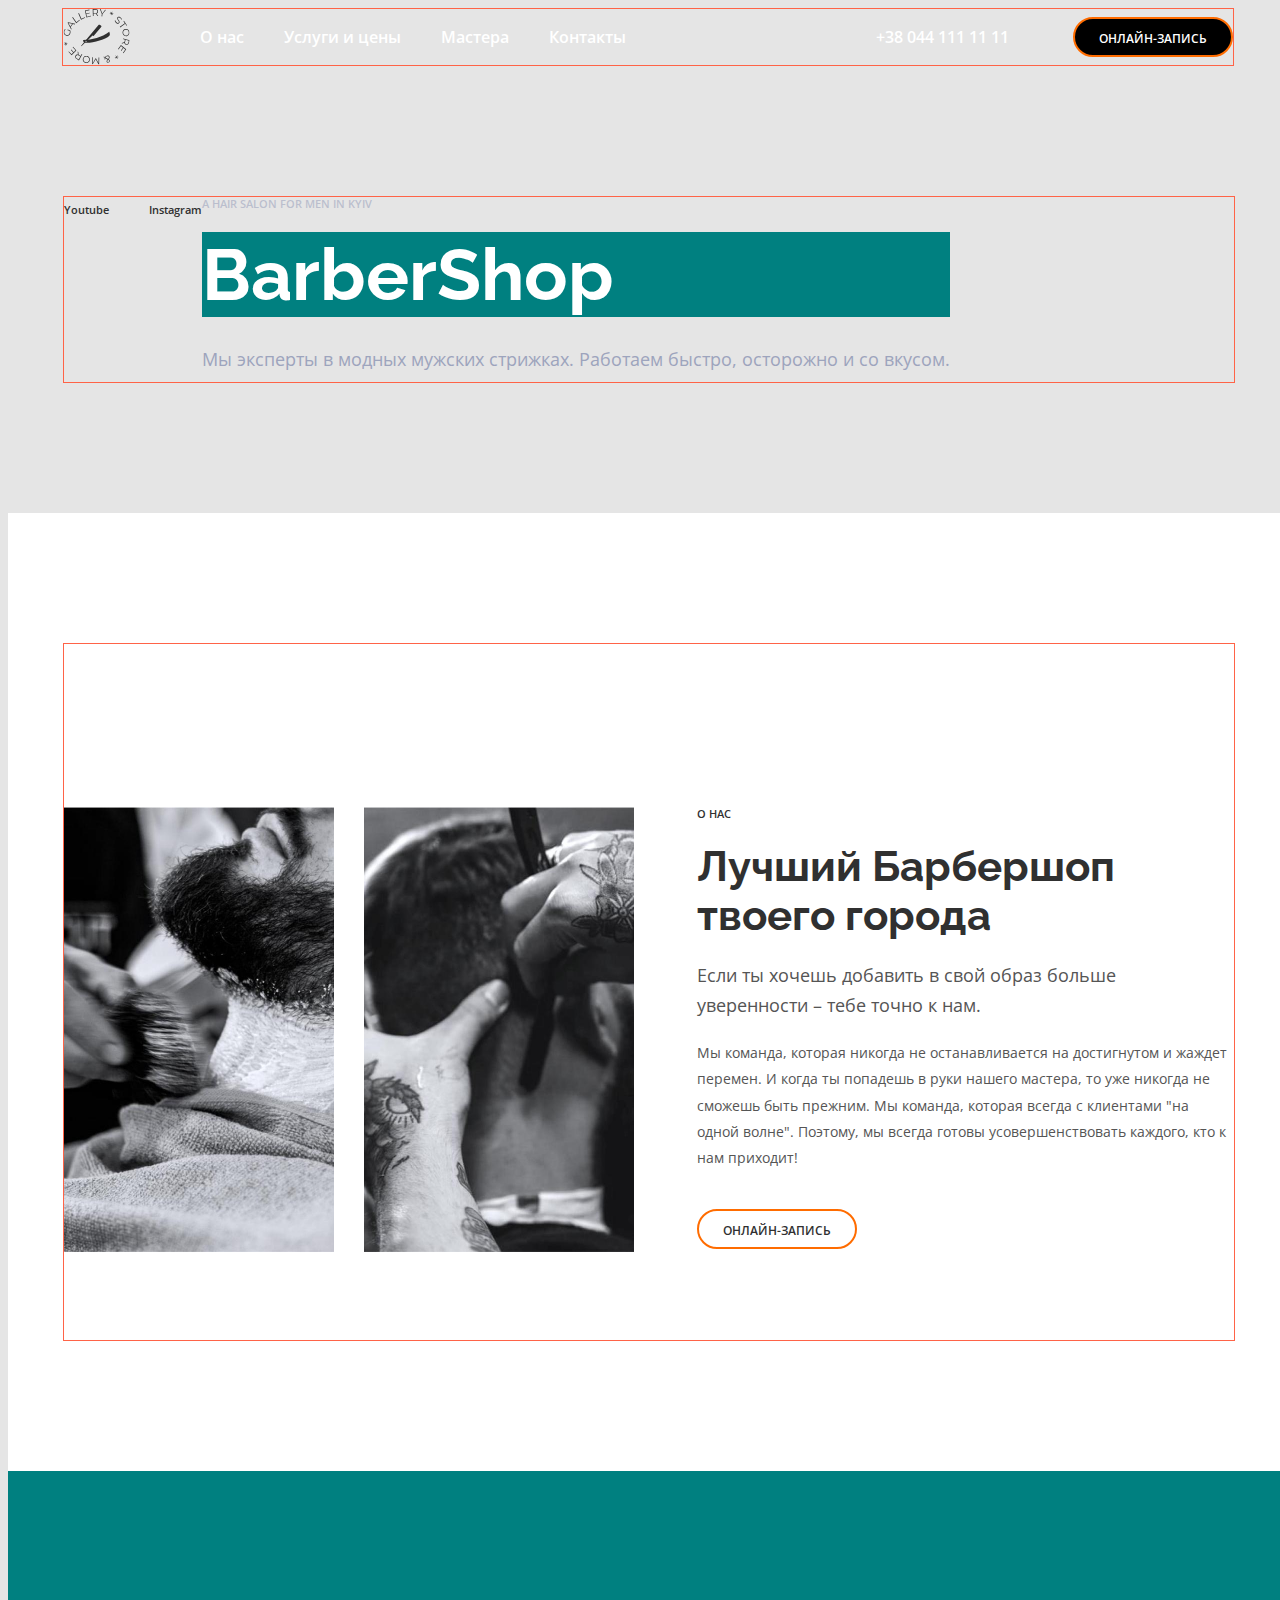
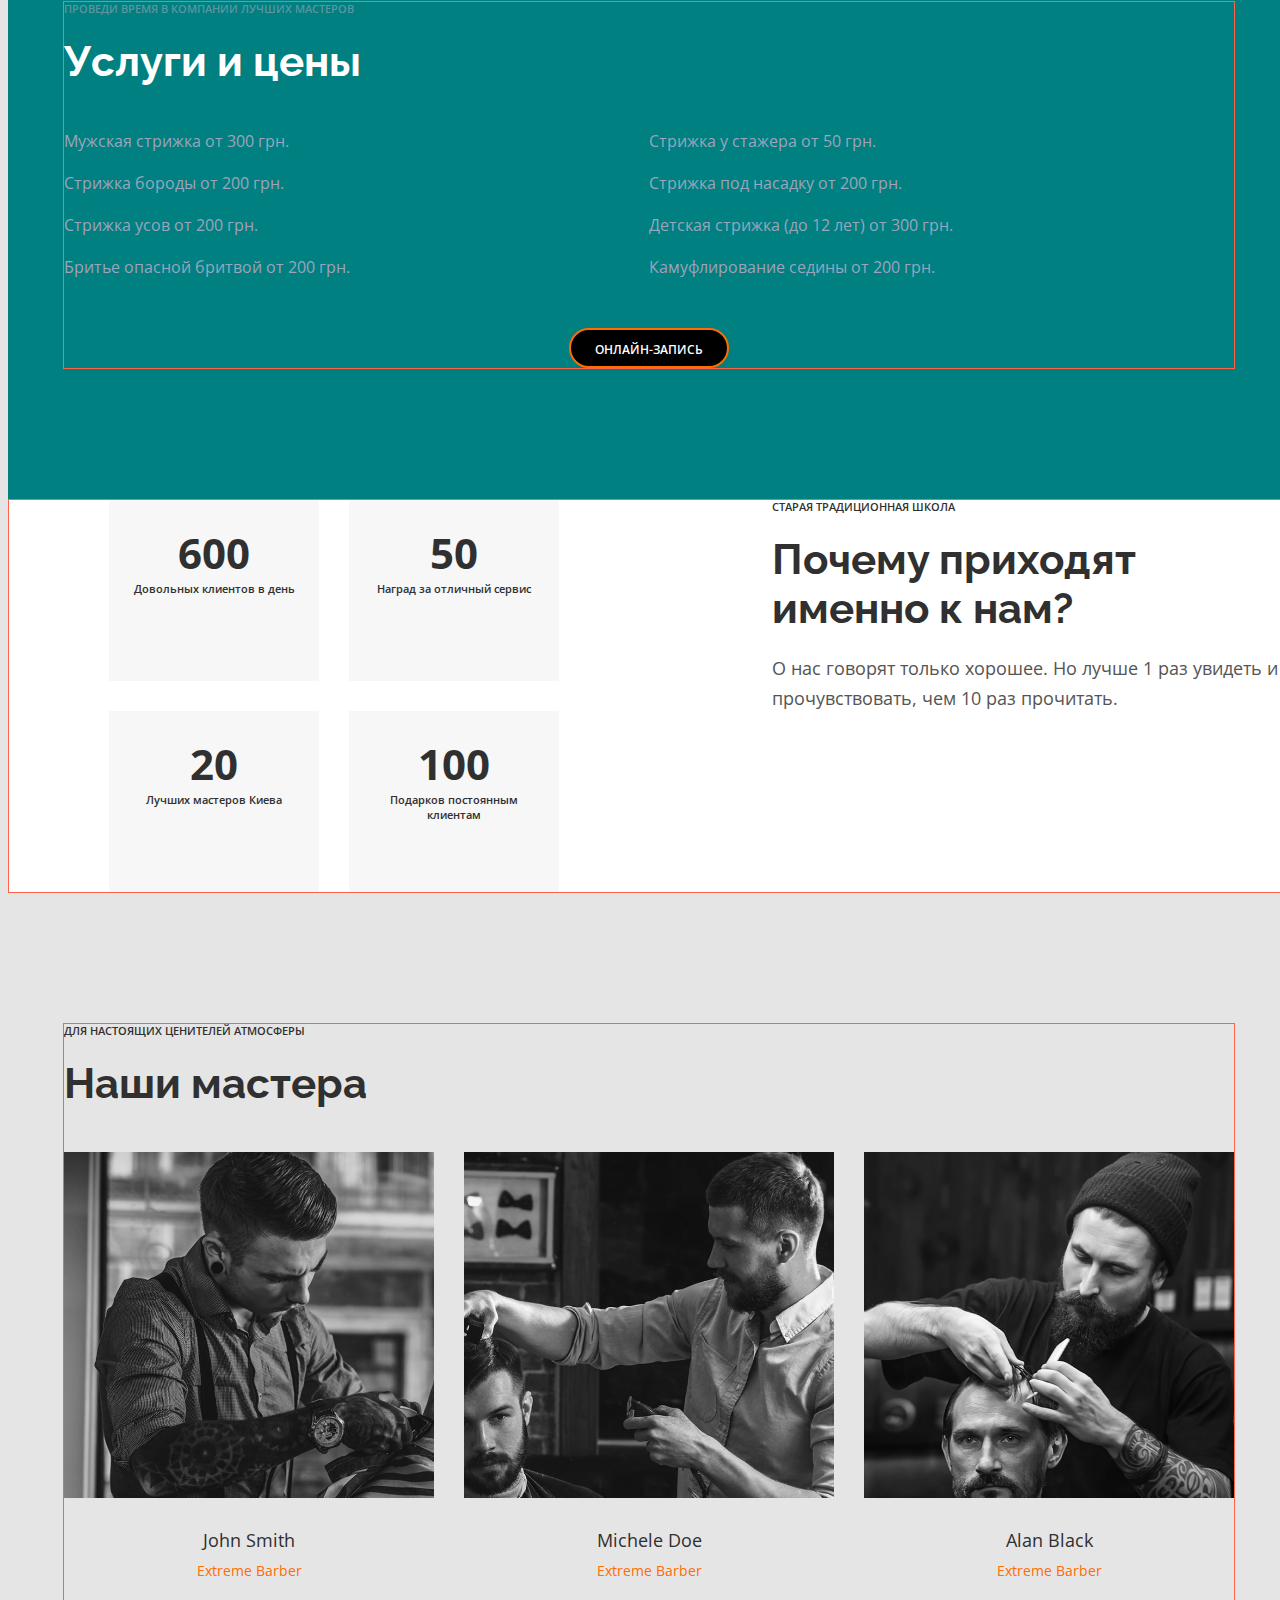
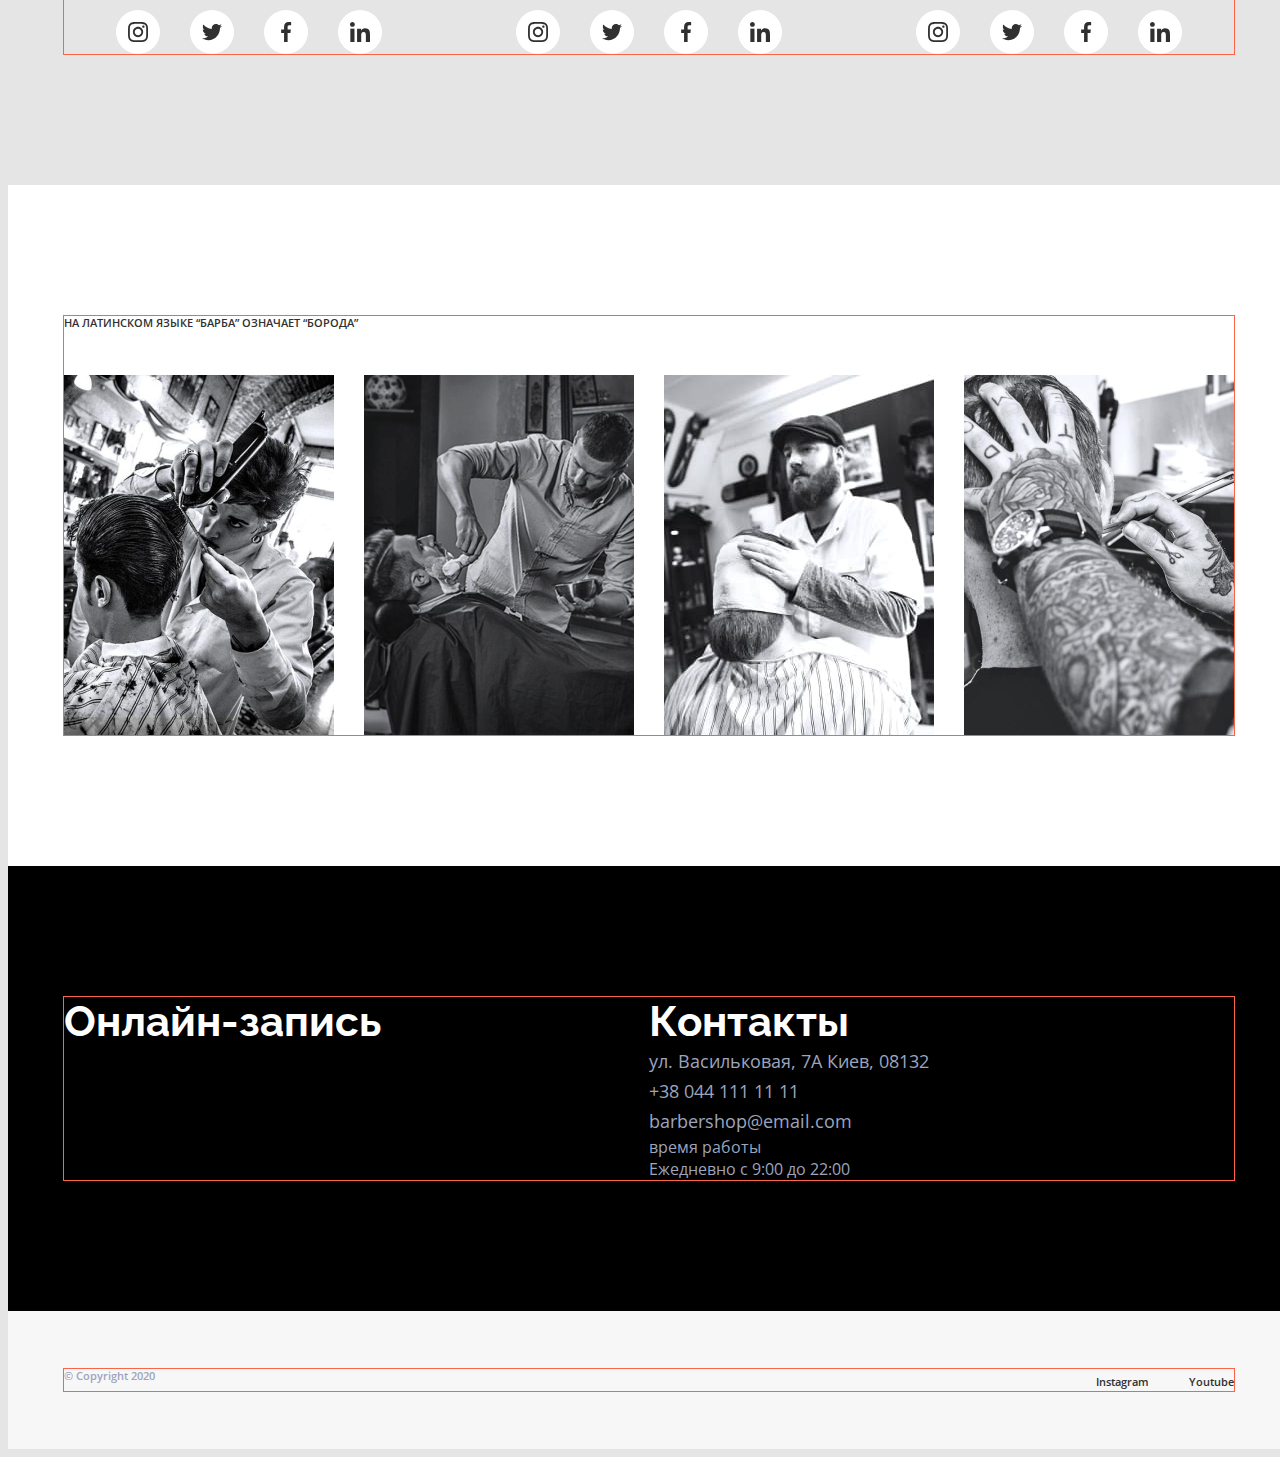
==== index.html @ 8e686d71 "add section" ====
<!DOCTYPE html>
<html lang="ru">

<head>
  <meta charset="UTF-8">
  <meta http-equiv="X-UA-Compatible" content="IE=edge">
  <meta name="viewport" content="width=device-width, initial-scale=1.0">
  <title>Барбершоп</title>
  <link rel="stylesheet" href="https://cdnjs.cloudflare.com/ajax/libs/modern-normalize/2.0.0/modern-normalize.min.css"
    integrity="sha512-4xo8blKMVCiXpTaLzQSLSw3KFOVPWhm/TRtuPVc4WG6kUgjH6J03IBuG7JZPkcWMxJ5huwaBpOpnwYElP/m6wg=="
    crossorigin="anonymous" referrerpolicy="no-referrer" />
  <link rel="preconnect" href="https://fonts.googleapis.com">
  <link rel="preconnect" href="https://fonts.gstatic.com" crossorigin>
  <link href="https://fonts.googleapis.com/css2?family=Open+Sans:wght@400;600;700&family=Raleway:wght@700&display=swap"
    rel="stylesheet">

  <link rel="stylesheet" href="./css/styles.css">
</head>

<body>

  <header class="page-header">
    <div class="container header-box">
      <nav class="header-nav">
        <a href="/" class="nav-link">
          <img src="./image/logo.svg" alt="логотип компании" class="logo">

        </a>

        <ul class="nav-list  list">
          <li class="nav-item"><a href="" class="link">О нас</a></li>
          <li class="nav-item"><a href="" class="link">Услуги и цены</a></li>
          <li class="nav-item"><a href="" class="link">Мастера</a></li>
          <li class="nav-item"><a href="" class="link">Контакты</a></li>
        </ul>
      </nav>

      <div class="header-contacts">
        <a href="tel:+380441111111" class="contacts-link link"> +38 044 111 11 11 </a>
        <button type="button" class="btn first-btn header-btn ">онлайн-запись</button>
      </div>
    </div>
  </header>

  <main>
    <!-- heroooooooooooooooooooooo -->

    <section class="section  hero">
      <div class="container hero-container">
        <ul class="list  hero-list">
          <li class="item"><a href="" class="link">Youtube</a></li>
          <li class="item"><a href="" class="link">Instagram</a></li>
        </ul>

        <div class="hero-box">
          <p lang="en" class="hero-subtitle section-subtitle">A hair salon for men in Kyiv</p>
          <h1 lang="en" class="hero-title">BarberShop</h1>
          <p class="hero-text">Мы эксперты в модных мужских стрижках. Работаем быстро, осторожно и со вкусом.
          </p>
        </div>
      </div>
    </section>

    <!-------------about--->

    <section class="section section-about">
      <div class="container about">
        <ul class="list about-list">
          <li class="item">
            <img src="./image/about-1.jpg" alt="барбер бреет бороду" width="270" height="445" class="icon">
          </li>
          <li class="item">
            <img src="./image/about-2.jpg" alt="барбер бреет затылок" width="270" height="445" class="icon">
          </li>
        </ul>

        <div class="about-right">
          <p class="section-subtitle about-subtitle">О НАС</p>
          <h2 class="section-title about-title">Лучший Барбершоп твоего города</h2>
          <p class="text">Если ты хочешь добавить в свой образ больше уверенности – тебе точно к нам.</p>
          <p class="desc">
            Мы команда, которая никогда не останавливается на достигнутом и жаждет перемен. И когда ты
            попадешь в руки нашего мастера, то уже никогда не сможешь быть прежним. Мы команда,
            которая всегда с клиентами "на одной волне". Поэтому, мы всегда готовы усовершенствовать
            каждого, кто к нам приходит!
          </p>
          <button type="button" class="second-btn btn">онлайн-запись</button>
        </div>

      </div>
    </section>

    <!-- --------------------------price -->
    <section class="section section-price">
      <div class="container  price-container">
        <p class="section-subtitle price-text">Проведи время в компании лучших мастеров</p>
        <h2 class="section-title price-title">Услуги и цены</h2>
        <div class="price-box">
          <ul class="primary-list list">
            <li class="item">
              <p class="text">Мужская стрижка <span>от 300 грн.</span></p>

            </li>
            <li class="item">
              <p class="text">Стрижка бороды <span>от 200 грн.</span></p>

            </li>
            <li class="item">
              <p class="text">Стрижка усов <span>от 200 грн.</span></p>

            </li>
            <li class="item">
              <p class="text">Бритье опасной бритвой <span>от 200 грн.</span></p>

            </li>
          </ul>

          <ul class="secondary-list list">
            <li class="item">
              <p class="text">Cтрижка у стажера <span>от 50 грн.</span></p>

            </li>
            <li class="item">
              <p class="text">Стрижка под насадку <span>от 200 грн.</span></p>

            </li>
            <li class="item">
              <p class="text">Детская стрижка (до 12 лет) <span>от 300 грн.</span></p>

            </li>
            <li class="item">
              <p class="text">Камуфлирование седины <span>от 200 грн.</span></p>

            </li>
          </ul>
        </div>

        <button type="button" class="btn first-btn price">онлайн-запись</button>
      </div>
    </section>

    <!-- ------------------------------- advantages -->
    <section class=" advantages">
      <div class="container advantages-box">
        <ul class="advantages-list list">
          <li class="advantages-item">
            <span class="wrap">600</span>
            <p class="text">Довольных клиентов в день</p>
          </li>
          <li class="advantages-item">
            <span class="wrap">50</span>
            <p class="text">Наград за отличный сервис</p>
          </li>
          <li class="advantages-item">
            <span class="wrap">20</span>
            <p class="text">Лучших мастеров Киева</p>
          </li>
          <li class="advantages-item">
            <span class="wrap">100</span>
            <p class="text">Подарков постоянным клиентам</p>
          </li>
        </ul>
        <div class="advantages-rigth">
          <p class="section-subtitle advantages-subtitle ">старая традиционная школа</p>
          <h2 class="section-title advantages-title">Почему приходят именно к нам?</h2>
          <p class="advantages-text">
            О нас говорят только хорошее. Но лучше 1 раз увидеть и прочувствовать, чем 10 раз
            прочитать.
          </p>
        </div>
      </div>
    </section>
    <!-- ------------------------------masters------ -->
    <section class="section section-masters">
      <div class="container">
        <p class="section-subtitle masters-subtitle">для настоящих ценителей атмосферы</p>
        <h2 class="section-title masters-title">Наши мастера</h2>
        <ul class="masters-list list">
          <li class="item">
            <img src="./image/masters-1.jpg" width="370" height="346" alt="барбер стрижет клиента" class="icon">
            <h3 lang="en" class="title">John Smith</h3>
            <p class="subtitle">Extreme Barber</p>
            <ul class="social-list list">

              <li class="item">
                <a href="" class="link">
                  <img src="./image/instagram.svg" alt="instagram">
                </a>
              </li>
              <li class="item">
                <a href="" class="link">
                  <img src="./image/twitter.svg" alt="twitter">
                </a>
              </li>
              <li class="item">
                <a href="" class="link">
                  <img src="./image/facebook.svg" alt="facebook">
                </a>
              </li>
              <li class="item">
                <a href="" class="link">
                  <img src="./image/linkedin.svg" alt="linkedin">
                </a>
              </li>
            </ul>
          </li>
          <li class="item">
            <img src="./image/masters-2.jpg" width="370" height="346" alt="барбер стрижет клиента" class="icon">
            <h3 lang="en" class="title">Michele Doe</h3>
            <p class="subtitle">Extreme Barber</p>
            <ul class="social-list list">
              <li class="item">
                <a href="">
                  <img src="./image/instagram.svg" alt="instagram">
                </a>
              </li>
              <li class="item">
                <a href="">
                  <img src="./image/twitter.svg" alt="twitter">
                </a>
              </li>
              <li class="item">
                <a href="">
                  <img src="./image/facebook.svg" alt="facebook">
                </a>
              </li>
              <li class="item">
                <a href="">
                  <img src="./image/linkedin.svg" alt="linkedin">
                </a>
              </li>


            </ul>

          </li>
          <li class="item">
            <img src="./image/masters-3.jpg" width="370" height="346" alt="барбер стрижет клиента" class="icon">
            <h3 lang="en" class="title">Alan Black</h3>
            <p class="subtitle">Extreme Barber</p>
            <ul class="social-list list">
              <li class="item">
                <a href="">
                  <img src="./image/instagram.svg" alt="instagram">
                </a>
              </li>
              <li class="item">
                <a href="">
                  <img src="./image/twitter.svg" alt="twitter">
                </a>
              </li>
              <li class="item">
                <a href="">
                  <img src="./image/facebook.svg" alt="facebook">
                </a>
              </li>
              <li class="item">
                <a href="">
                  <img src="./image/linkedin.svg" alt="linkedin">
                </a>
              </li>
            </ul>
          </li>
        </ul>
      </div>
    </section>
    <!-- --------------------------------gallery -->
    <section class="section gallery-section">
      <div class="container">
        <p class="section-subtitle gallery-subtitle">На латинском языке “барба” означает “борода”</p>



        <h2 class="visually-hidden">gallery</h2>
        <ul class="gallery-list list">
          <li class="item">
            <img src="./image/gallery1.jpg" alt="баьбер стрижет волосы" width="270" height="360">
          </li>
          <li class="item">
            <img src="./image/gallery2.jpg" alt="баьбер стрижет волосы" width="270" height="360">
          </li>
          <li class="item">
            <img src="./image/gallery3.jpg" alt="баьбер стрижет волосы" width="270" height="360">
          </li>
          <li class="item">
            <img src="./image/gallery4.jpg" alt="баьбер стрижет волосы" width="270" height="360">
          </li>
        </ul>
      </div>
    </section>
    <section class="section section-online">
      <div class="container  online-box">
        <h2 class="section-title online-title">Онлайн-запись</h2>



        <div class="contacts-box">
          <h2 class="section-title contacts-title">Контакты</h2>
          <address class="addr">
            <ul class="addr-list list">
              <li>
                <a href="" target="_blank" rel="noopener noreferrer" class="link">
                  ул. Васильковая, 7А Киев, 08132</a>
              </li>
              <li>
                <a href="tel:+380441111111" class="link"> +38 044 111 11 11</a>
              </li>
              <li>
                <a href="barbershop@email.com" class="link">barbershop@email.com</a>
              </li>
            </ul>
            <p class="text">
              время работы
            </p>
            <p class="subtitle">
              Ежедневно с 9:00 до 22:00
            </p>
          </address>
        </div>

      </div>
    </section>

  </main>

  <footer class="footer">
    <div class="container footer-box">
      <p class="footer-text">&copy; Copyright 2020</p>
      <ul class="footer-list list">
        <li class="item"><a href="" class="footer-link link">Instagram</a></li>
        <li class="item"><a href="" class="footer-link link">Youtube</a></li>
      </ul>
    </div>
  </footer>
</body>

</html>
---- css/styles.css ----
:root {
  --bg-color: #e5e5e5;
  --first-title-color: #ffffff;
  --second-title-color: #303030;
  --primyri-white-color: #ffffff;
  --first-text-color: #555555;
  --second-text-color: #9da4bd;
  --accent-color: #ff6c00;
}

/* сброс */
.link {
  text-decoration: none;
}

.list {
  list-style: none;
}

button {
  cursor: pointer;
}

/*                               общие стили  */

h1,
h2,
h3,
h4,
p {
  margin: 0;
}

ul {
  margin: 0;
  padding: 0;
}

.section {
  padding: 130px 55px;
}

.container {
  width: 1170px;
  margin-left: auto;
  margin-right: auto;

  border: 1px solid tomato;
}

body {
  width: 1280px;
  background: var(--bg-color);
  font-family: 'open sans', sans-serif;
}

img {
  display: block;
}

.section-subtitle {
  color: var(--second-title-color);

  font-weight: 600;
  font-size: 11px;
  line-height: 1.36;
  text-transform: uppercase;
}

.section-title {
  font-family: Raleway;
  font-weight: 700;
  font-size: 42px;
  line-height: 1.17;
}

.visually-hidden {
  position: absolute;
  width: 1px;
  height: 1px;
  margin: -1px;
  border: 0;
  padding: 0;

  white-space: nowrap;
  clip-path: inset(100%);
  clip: rect(0 0 0 0);
  overflow: hidden;
}
/* header */

.page-header {
  background-color: var(--bg-color);
}

.header-box {
  display: flex;
  align-items: center;
  justify-content: space-between;
}

.header-nav {
  display: flex;
}

.nav-list {
  display: flex;
  align-items: center;
}

.nav-link {
  margin-right: 70px;
}

.nav-item:not(:last-child) {
  margin-right: 40px;
}

.nav-list .link {
  color: var(--primyri-white-color);
  font-weight: 600;
}

.nav-list .link:hover,
.nav-list .link:focus {
  color: var(--accent-color);
}

.contacts-link {
  color: var(--primyri-white-color);

  font-weight: 600;
}
.header-btn {
  margin-left: 60px;
}

.contacts-link:hover,
.contacts-link:focus {
  color: var(--accent-color);
}
/*                           кнопки */
.btn {
  width: 160px;
  height: 40px;
  padding: 12px 20px;

  font-family: inherit;
  font-weight: 600;
  font-size: 12px;
  line-height: 1.33;
  text-transform: uppercase;
  letter-spacing: 9%;

  border-radius: 25px;
  border: 2px solid #ff6c00;
}

.first-btn {
  color: var(--primyri-white-color);
  background-color: #000000;
}

.first-btn:hover,
.first-btn:focus {
  background-color: var(--accent-color);
}

.second-btn {
  color: var(--second-title-color);
  background-color: var(--primyri-white-color);
}

.second-btn:hover,
.second-btn:focus {
  color: var(--primyri-white-color);
  background-color: var(--accent-color);
}

/*                                          HERO */

.hero-container {
  display: flex;
}

.hero-list {
  display: flex;
}

.hero-list .item:not(:last-child) {
  margin-right: 40px;
}

.hero-list .link,
.footer-link {
  color: var(--second-title-color);

  font-weight: 600;
  font-size: 11px;
  line-height: 1.36;
}

.footer-link:hover,
.footer-link:focus,
.hero-list .link:hover,
.hero-list .link:focus {
  color: var(--accent-color);
}

.hero-subtitle {
  color: rgba(157, 164, 189, 0.6);
  margin-bottom: 20px;
}

.hero-title {
  color: var(--primyri-white-color);
  background-color: teal;
  font-family: Raleway;
  font-weight: 700;
  font-size: 72px;

  margin-bottom: 20px;
}

.hero-text {
  color: #9da4bd;
  font-weight: 400;
  font-size: 18px;
  line-height: 2.5;
  letter-spacing: 2%;
}
/*                       about */
.container.about {
  display: flex;
  padding-top: 163px;
  padding-bottom: 88px;
}

.section-about {
  background-color: #ffffff;
}

.about-title {
  width: 480px;
  color: var(--second-title-color);
  margin-bottom: 20px;
}

.about-list {
  display: flex;
  margin-right: 63px;
}

.about-list .item:not(:last-child) {
  margin-right: 30px;
}

.about-subtitle {
  width: 500px;
  margin-bottom: 20px;
}

.section-about .text {
  width: 500px;
  color: var(--first-text-color);

  margin-bottom: 20px;

  font-size: 18px;
  line-height: 1.67;
}

.desc {
  color: var(--first-text-color);

  margin-bottom: 38px;

  font-size: 14px;
  line-height: 1.87;
}

/*                                price */
.section-price {
  background-color: teal;
}

.price-box {
  display: flex;
  justify-content: space-between;

  margin-bottom: 50px;
}

.price-text {
  color: rgba(157, 164, 189, 0.6);

  margin-bottom: 20px;
}

.price-title {
  color: var(--first-title-color);

  margin-bottom: 44px;
}

.primary-list .item:not(:last-child) {
  margin-bottom: 20px;
}

.secondary-list .item:not(:last-child) {
  margin-bottom: 20px;
}
.primary-list,
.secondary-list {
  width: 50%;
  color: var(--second-text-color);
}

.first-btn.price {
  display: block;
  margin-right: auto;
  margin-left: auto;
}

/*                     advantages  */
.advantages-list {
  color: var(--second-title-color);
  display: flex;
  flex-wrap: wrap;
}

.advantages-box {
  display: flex;
  padding-left: 100px;
  padding-right: 70px;
}

.advantages {
  background-color: #fff;
}
.advantages-item:nth-child(odd) {
  margin-right: 30px;
}

.advantages-item:nth-child(-n + 2) {
  margin-bottom: 30px;
}

.advantages-item {
  width: 170px;
  height: 133px;

  padding: 24px 20px;

  text-align: center;

  background-color: #f7f7f7;
}

.advantages-list .wrap {
  font-weight: 700;
  font-size: 42px;
  line-height: 1.38;
}

.advantages-list .text {
  font-weight: 600;
  font-size: 11px;
  line-height: 1.36;
}

.advantages-subtitle {
  margin-bottom: 20px;
}

.advantages-title {
  color: #303030;
  margin-bottom: 20px;
}

.advantages-text {
  color: var(--first-text-color);

  font-size: 18px;
  line-height: 1.67;
}
.advantages-rigth {
  margin-left: 130px;
}

/*                          masters */
.section-masters {
  padding: 130px 55px;
}
.masters-title {
  color: var(--second-title-color);

  margin-bottom: 44px;
}

.masters-subtitle {
  margin-bottom: 20px;
}

.masters-list {
  color: var(--second-title-color);
  display: flex;
  text-align: center;
}

.masters-list .item:not(:last-child) {
  margin-right: 30px;
}

.masters-list .title {
  font-weight: 400;
  font-size: 18px;
  line-height: 1.39;

  margin-bottom: 8px;
}

.masters-list .subtitle {
  color: #ff6c00;

  font-size: 14px;
  line-height: 1.36;

  margin-bottom: 30px;
}

.masters-list .icon {
  margin-bottom: 30px;
}

.social-list {
  display: flex;
  justify-content: center;
}

.social-list .item {
  display: flex;
  justify-content: center;
  align-items: center;

  width: 44px;
  height: 44px;
  background-color: #fff;
  border-radius: 50%;
}

/*                                gallery */
.gallery-section {
  background-color: var(--primyri-white-color);
}

.gallery-subtitle {
  margin-bottom: 44px;
}

.gallery-list {
  display: flex;
}

.gallery-list .item:not(:last-child) {
  margin-right: 30px;
}
/*                            section-online */

.section-online {
  background-color: #000000;
}

.online-box {
  display: flex;
  justify-content: space-between;
}

/*               контакты */

.contacts-box {
  width: 50%;
}
.online-title {
  color: var(--first-title-color);
}

.contacts-title {
  color: var(--first-title-color);
}

.addr {
  color: var(--second-text-color);
  font-style: normal;
}

.addr .link {
  color: currentColor;

  font-style: normal;
  font-size: 18px;
  line-height: 1.67;
}

.section-contacts .text {
  color: var(--primyri-white-color);

  font-style: normal;
  font-weight: 600;
  font-size: 11px;
  line-height: 1.36;
  text-transform: uppercase;
}

.section-contacts .subtitle {
  color: var(--second-text-color);

  font-style: normal;
  font-size: 18px;
  line-height: 1.67;
}
/*             footer */
.footer {
  background-color: #f7f7f7;
  padding: 57px 55px;
}

.footer-text {
  color: var(--second-text-color);

  font-weight: 600;
  font-size: 11px;
  line-height: 1.36;
}

.footer-box {
  display: flex;
  justify-content: space-between;
}
.footer-list {
  display: flex;
}
.footer-list .item {
  margin-left: 40px;
}
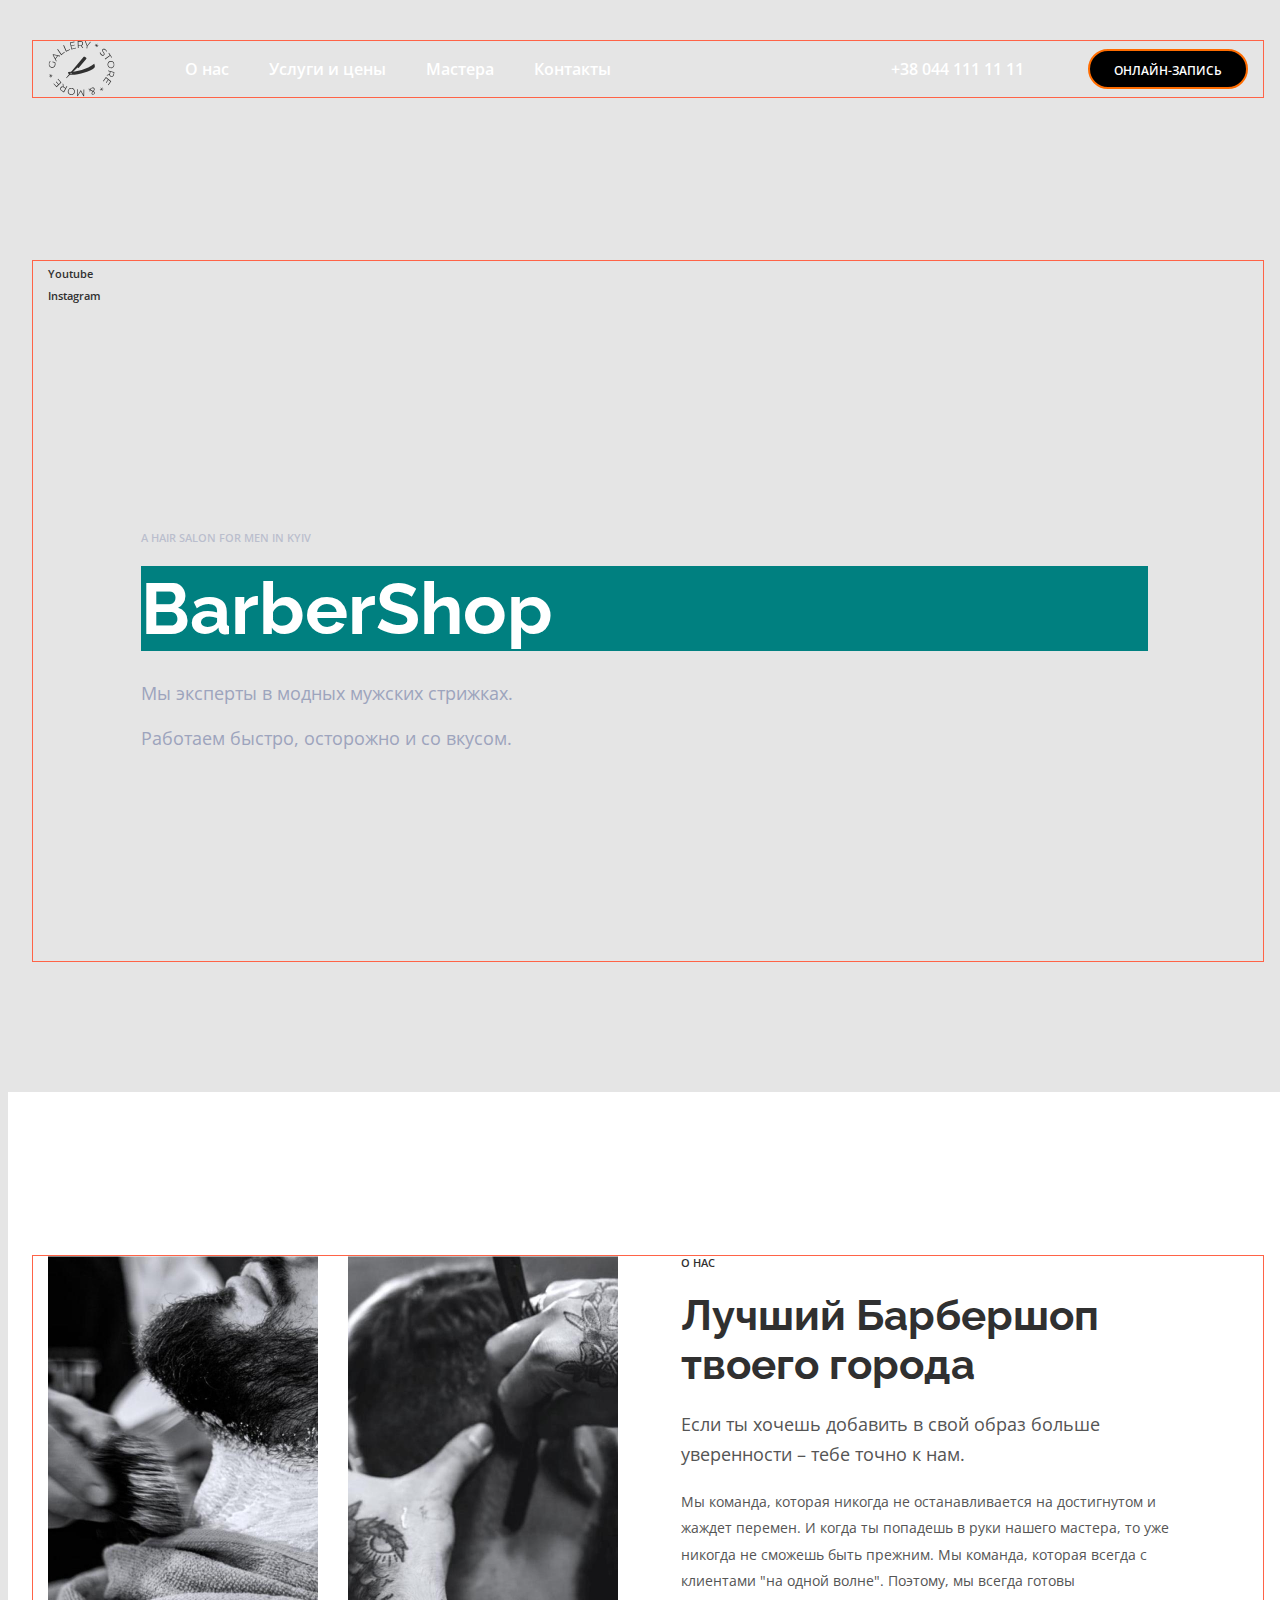
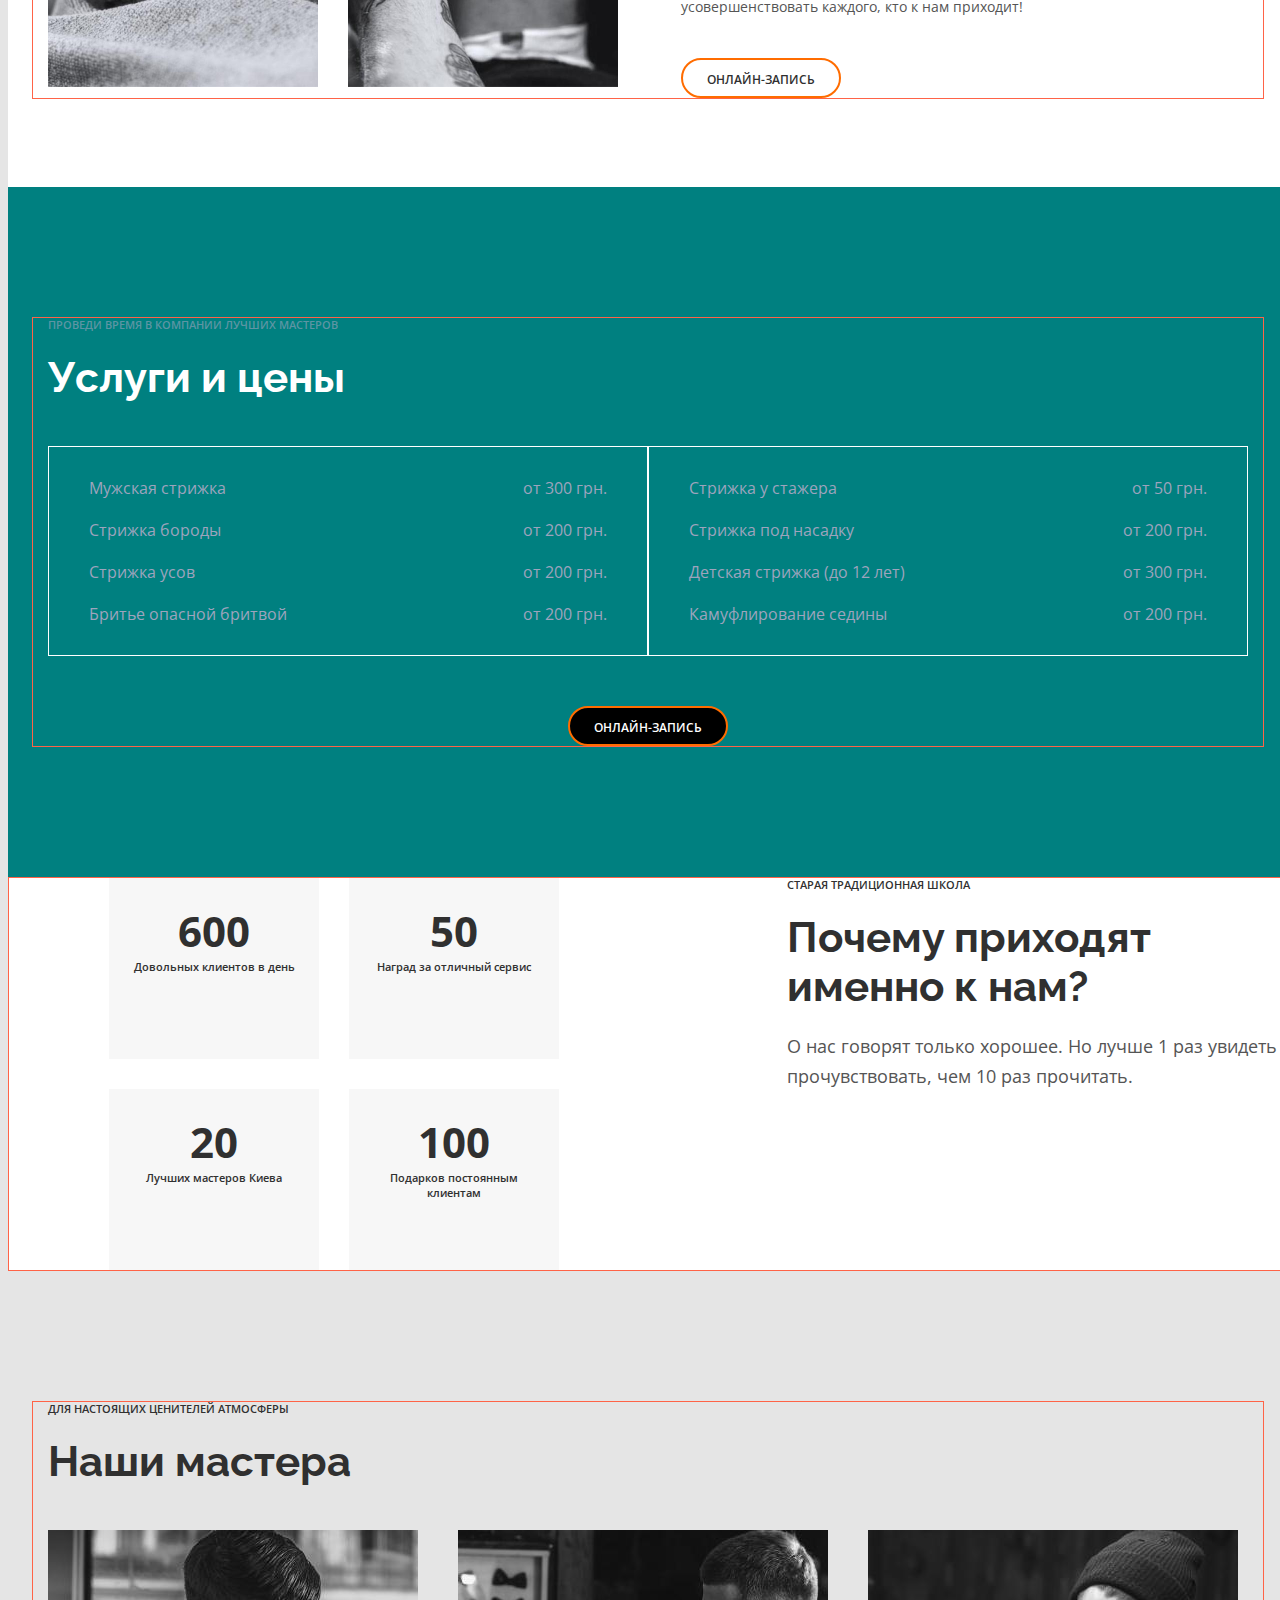
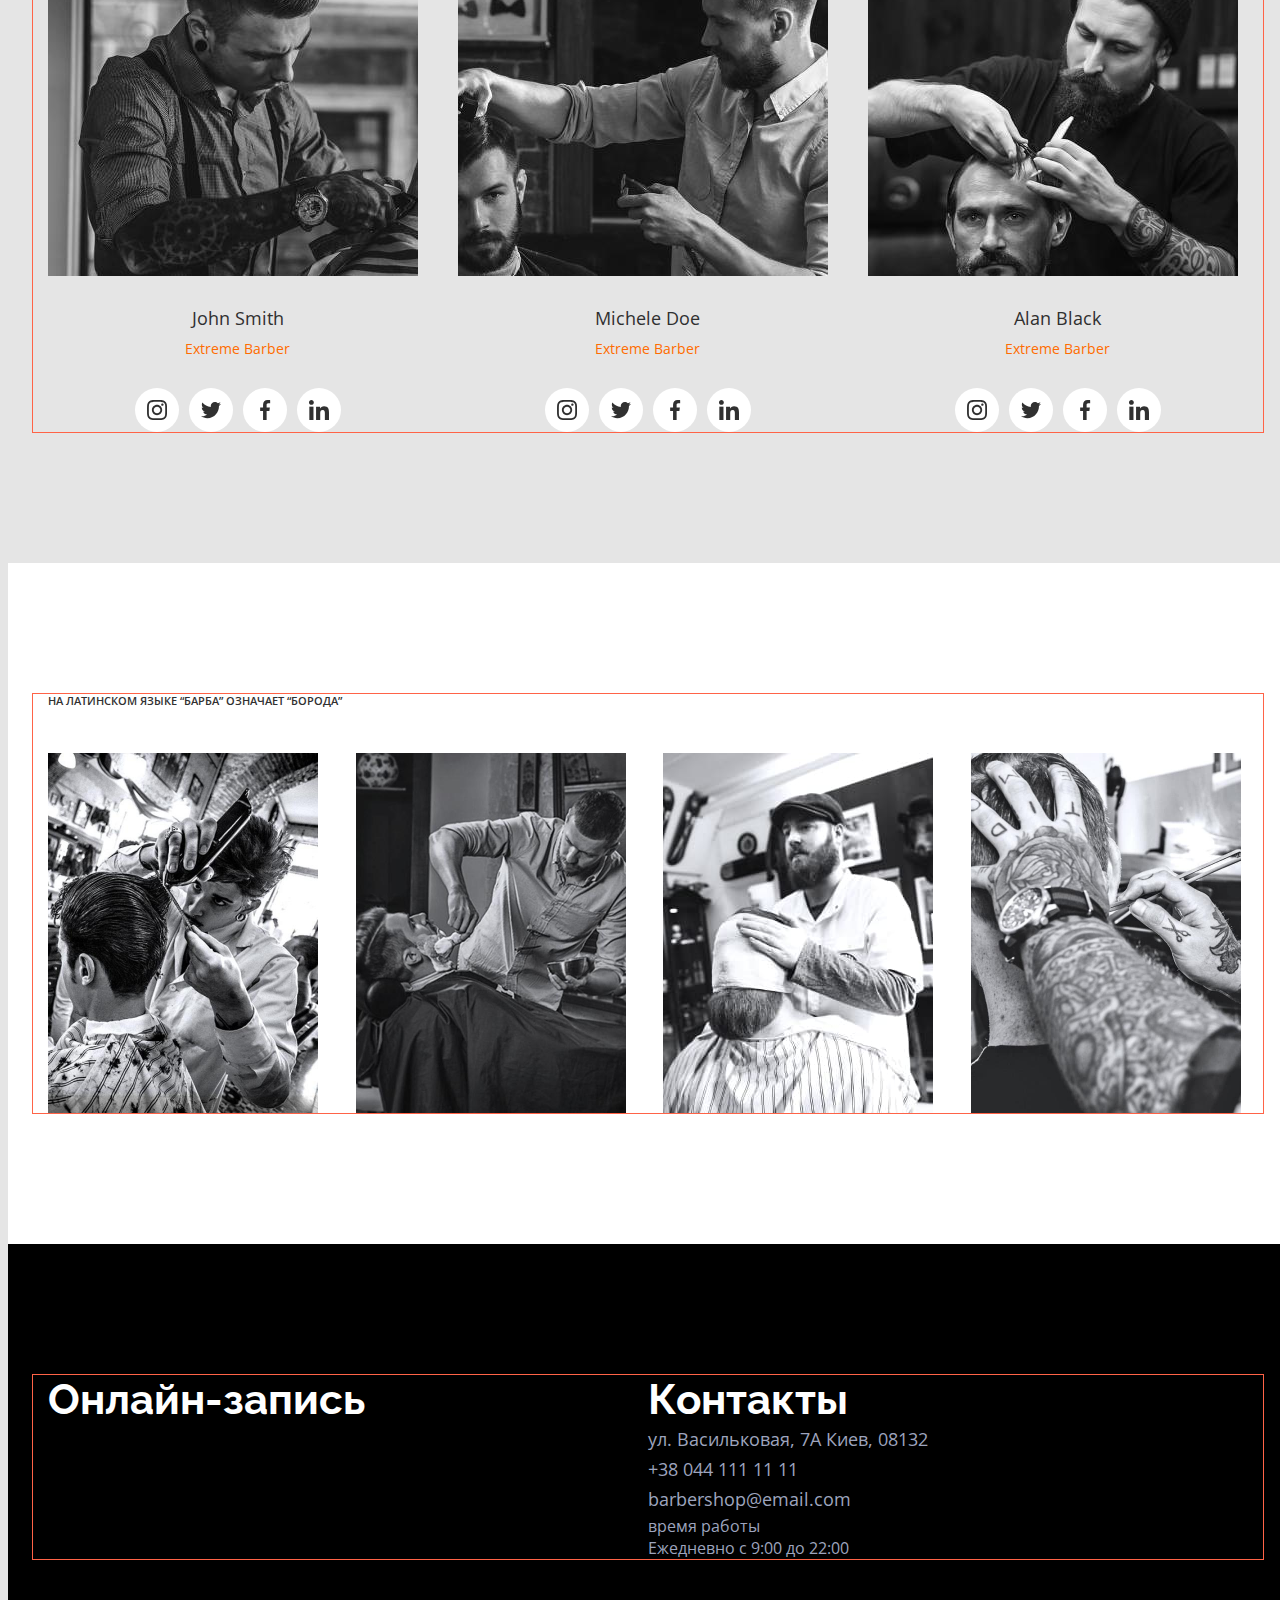
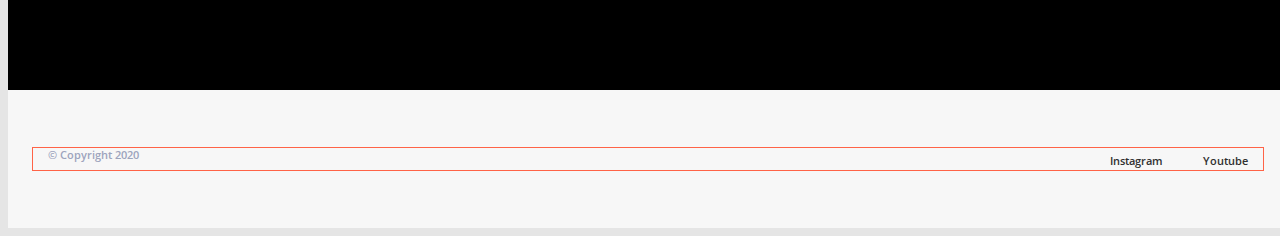
==== commit f7b90926: "finish section" ====
--- a/index.html
+++ b/index.html
@@ -98,39 +98,39 @@
         <div class="price-box">
           <ul class="primary-list list">
             <li class="item">
-              <p class="text">Мужская стрижка <span>от 300 грн.</span></p>
-
-            </li>
-            <li class="item">
-              <p class="text">Стрижка бороды <span>от 200 грн.</span></p>
-
-            </li>
-            <li class="item">
-              <p class="text">Стрижка усов <span>от 200 грн.</span></p>
-
-            </li>
-            <li class="item">
-              <p class="text">Бритье опасной бритвой <span>от 200 грн.</span></p>
-
+              <p class="text">Мужская стрижка </p>
+              <span>от 300 грн.</span>
+            </li>
+            <li class="item">
+              <p class="text">Стрижка бороды </p>
+              <span>от 200 грн.</span>
+            </li>
+            <li class="item">
+              <p class="text">Стрижка усов </p>
+              <span>от 200 грн.</span>
+            </li>
+            <li class="item">
+              <p class="text">Бритье опасной бритвой </p>
+              <span>от 200 грн.</span>
             </li>
           </ul>
 
           <ul class="secondary-list list">
             <li class="item">
-              <p class="text">Cтрижка у стажера <span>от 50 грн.</span></p>
-
-            </li>
-            <li class="item">
-              <p class="text">Стрижка под насадку <span>от 200 грн.</span></p>
-
-            </li>
-            <li class="item">
-              <p class="text">Детская стрижка (до 12 лет) <span>от 300 грн.</span></p>
-
-            </li>
-            <li class="item">
-              <p class="text">Камуфлирование седины <span>от 200 грн.</span></p>
-
+              <p class="text">Cтрижка у стажера </p>
+              <span>от 50 грн.</span>
+            </li>
+            <li class="item">
+              <p class="text">Стрижка под насадку </p>
+              <span>от 200 грн.</span>
+            </li>
+            <li class="item">
+              <p class="text">Детская стрижка (до 12 лет) </p>
+              <span>от 300 грн.</span>
+            </li>
+            <li class="item">
+              <p class="text">Камуфлирование седины </p>
+              <span>от 200 грн.</span>
             </li>
           </ul>
         </div>
--- a/css/styles.css
+++ b/css/styles.css
@@ -37,13 +37,15 @@
 }
 
 .section {
-  padding: 130px 55px;
+  padding-top: 130px;
+  padding-bottom: 130px;
 }
 
 .container {
-  width: 1170px;
-  margin-left: auto;
-  margin-right: auto;
+  width: 1200px;
+  padding-left: 15px;
+  padding-right: 15px;
+  margin: 0 auto;
 
   border: 1px solid tomato;
 }
@@ -56,6 +58,8 @@
 
 img {
   display: block;
+  max-width: 100%;
+  height: auto;
 }
 
 .section-subtitle {
@@ -91,6 +95,9 @@
 
 .page-header {
   background-color: var(--bg-color);
+
+  padding-top: 32px;
+  padding-bottom: 32px;
 }
 
 .header-box {
@@ -141,7 +148,7 @@
 }
 /*                           кнопки */
 .btn {
-  width: 160px;
+  min-width: 160px;
   height: 40px;
   padding: 12px 20px;
 
@@ -184,7 +191,7 @@
 }
 
 .hero-list {
-  display: flex;
+  width: 93px;
 }
 
 .hero-list .item:not(:last-child) {
@@ -223,20 +230,30 @@
 }
 
 .hero-text {
+  width: 400px;
+
   color: #9da4bd;
   font-weight: 400;
   font-size: 18px;
+
   line-height: 2.5;
   letter-spacing: 2%;
 }
+
+.hero-box {
+  padding-top: 270px;
+  padding-bottom: 200px;
+  padding-right: 100px;
+  flex-grow: 1;
+}
 /*                       about */
 .container.about {
   display: flex;
+}
+
+.section-about {
   padding-top: 163px;
   padding-bottom: 88px;
-}
-
-.section-about {
   background-color: #ffffff;
 }
 
@@ -271,6 +288,7 @@
 }
 
 .desc {
+  width: 500px;
   color: var(--first-text-color);
 
   margin-bottom: 38px;
@@ -312,8 +330,16 @@
 }
 .primary-list,
 .secondary-list {
+  padding: 30px 40px;
   width: 50%;
   color: var(--second-text-color);
+  border: 1px solid #ffffff;
+}
+
+.primary-list .item,
+.secondary-list .item {
+  display: flex;
+  justify-content: space-between;
 }
 
 .first-btn.price {
@@ -389,9 +415,7 @@
 }
 
 /*                          masters */
-.section-masters {
-  padding: 130px 55px;
-}
+
 .masters-title {
   color: var(--second-title-color);
 
@@ -405,11 +429,17 @@
 .masters-list {
   color: var(--second-title-color);
   display: flex;
+  flex-wrap: wrap;
+  margin-right: -30px;
+  margin-bottom: -30px;
+
   text-align: center;
 }
 
-.masters-list .item:not(:last-child) {
+.masters-list > .item {
+  flex-basis: calc(100% / 3 - 30px);
   margin-right: 30px;
+  margin-bottom: 30px;
 }
 
 .masters-list .title {
@@ -449,6 +479,10 @@
   border-radius: 50%;
 }
 
+.social-list .item:not(:last-child) {
+  margin-right: 10px;
+}
+
 /*                                gallery */
 .gallery-section {
   background-color: var(--primyri-white-color);
@@ -460,11 +494,17 @@
 
 .gallery-list {
   display: flex;
-}
-
-.gallery-list .item:not(:last-child) {
+  flex-wrap: wrap;
+  margin-right: -30px;
+  margin-bottom: -30px;
+}
+
+.gallery-list .item {
+  width: calc(100% / 4 - 30px);
   margin-right: 30px;
-}
+  margin-bottom: 30px;
+}
+
 /*                            section-online */
 
 .section-online {
@@ -522,7 +562,8 @@
 /*             footer */
 .footer {
   background-color: #f7f7f7;
-  padding: 57px 55px;
+  padding-top: 57px;
+  padding-bottom: 57px;
 }
 
 .footer-text {
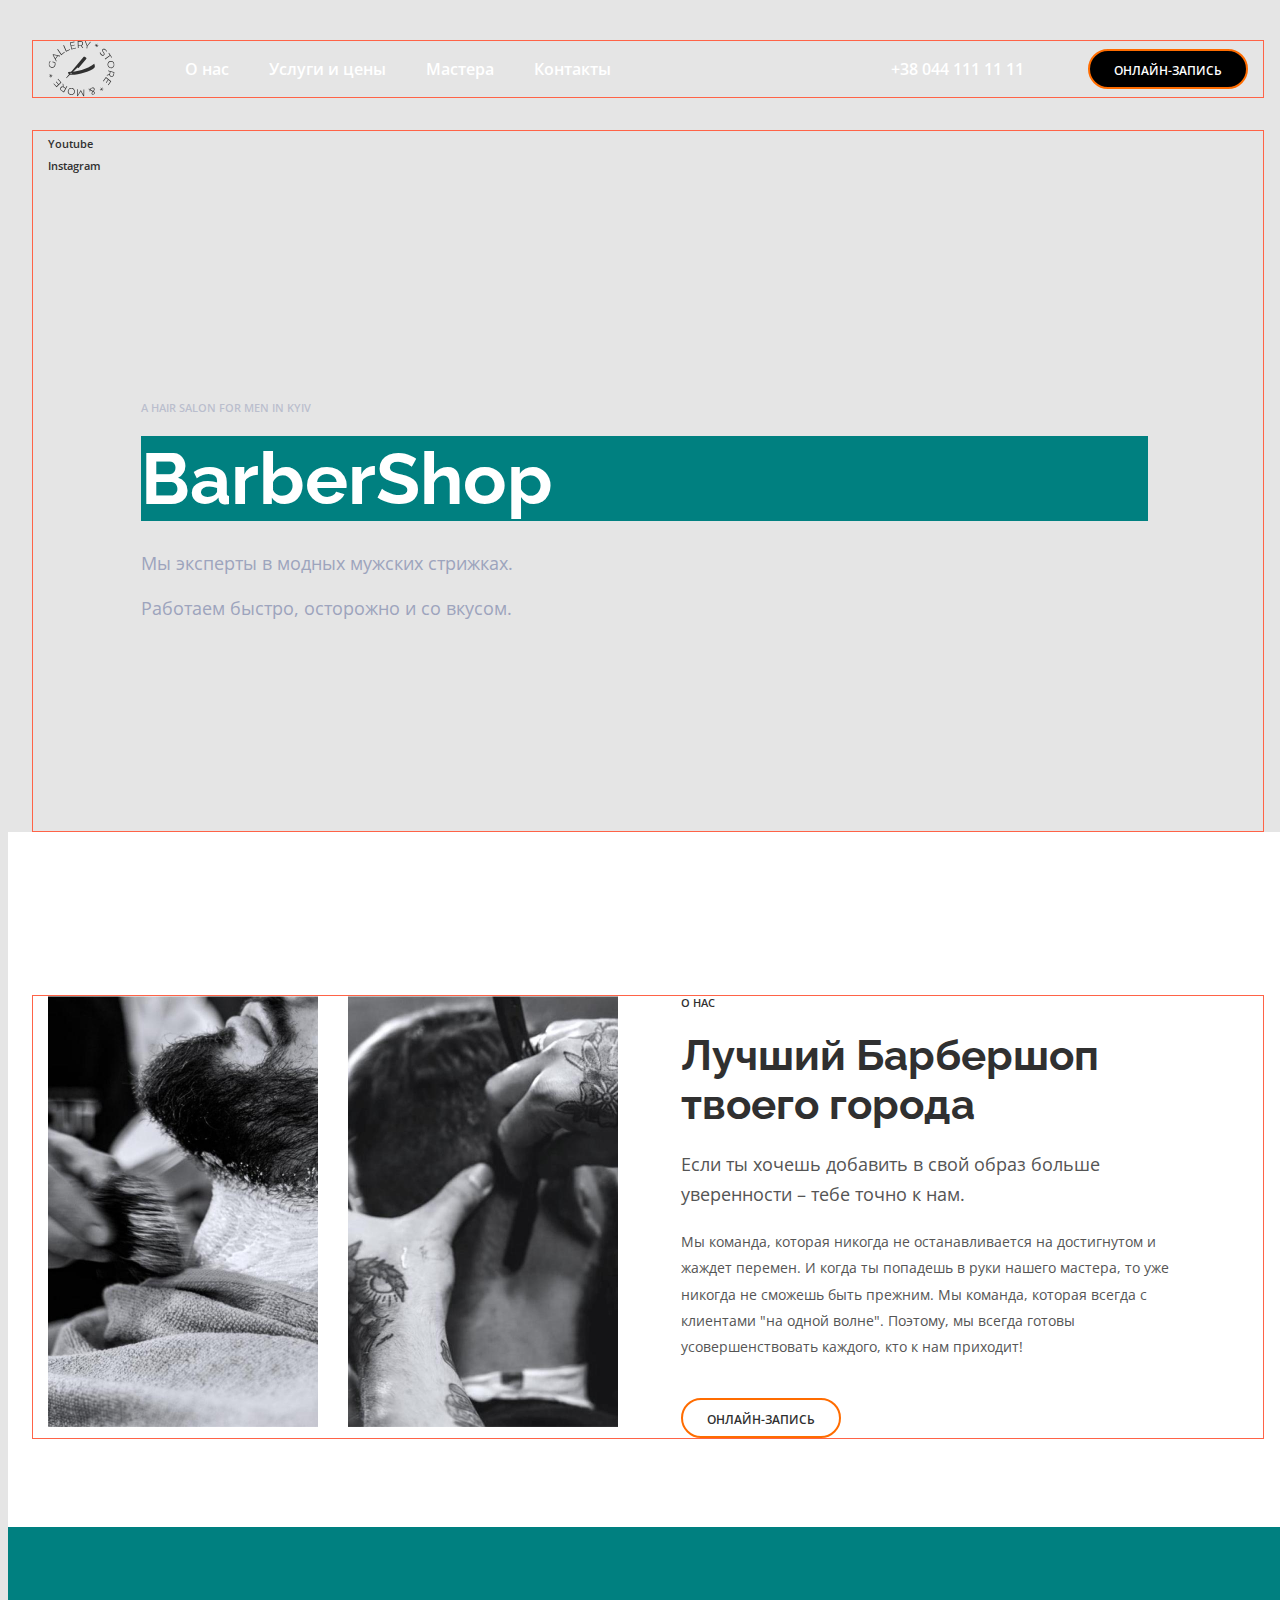
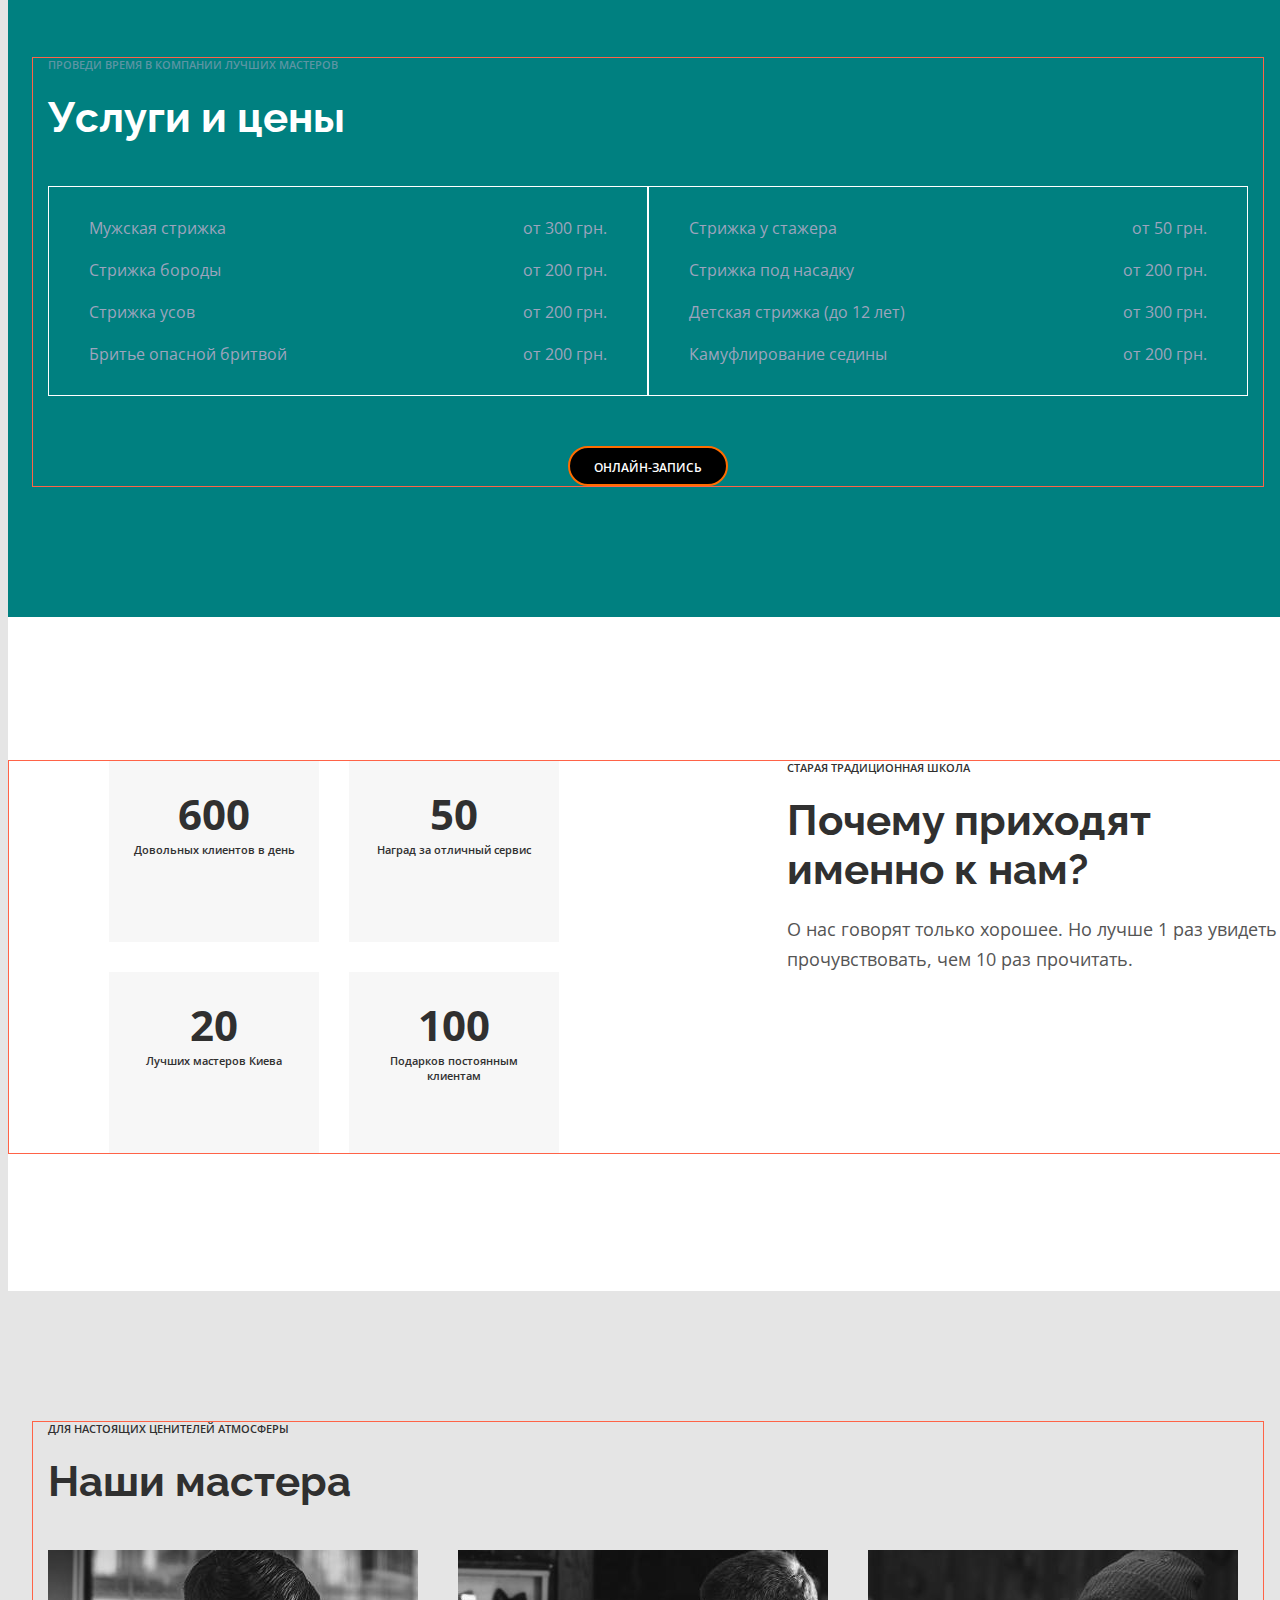
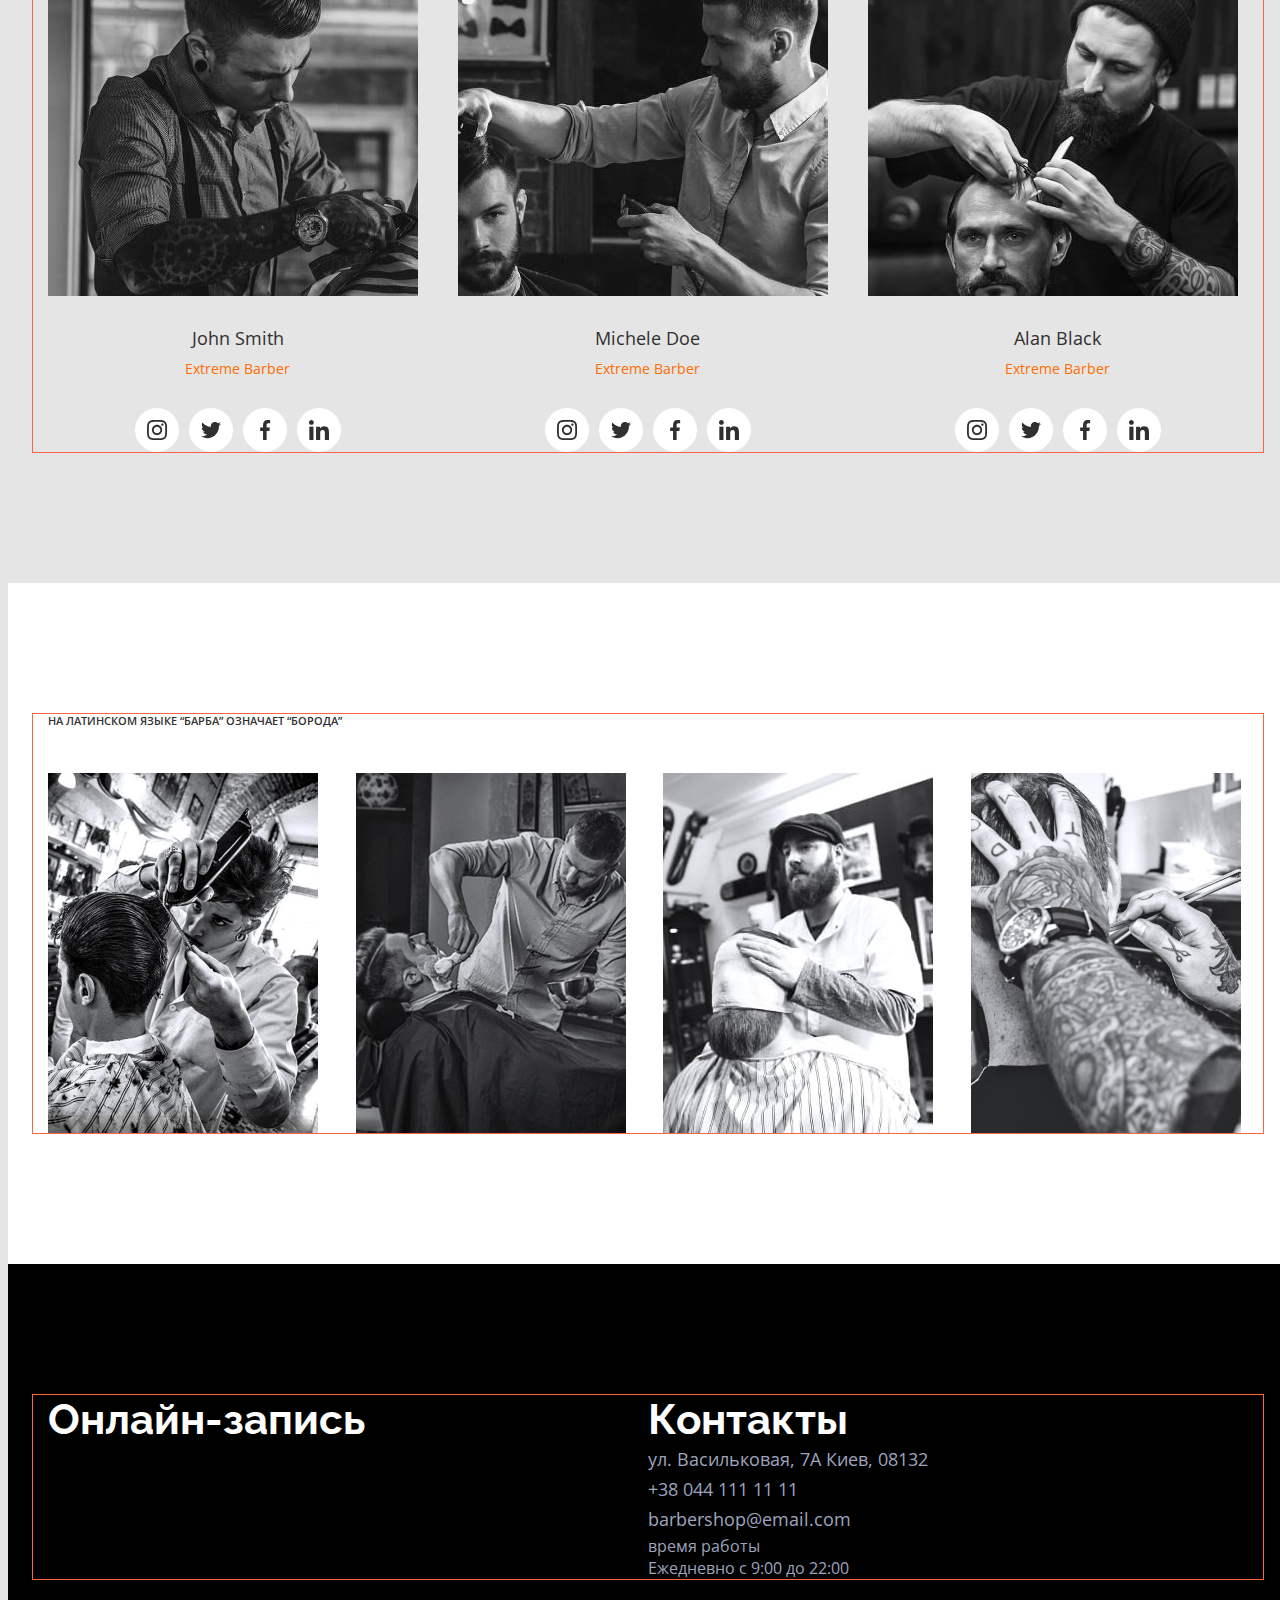
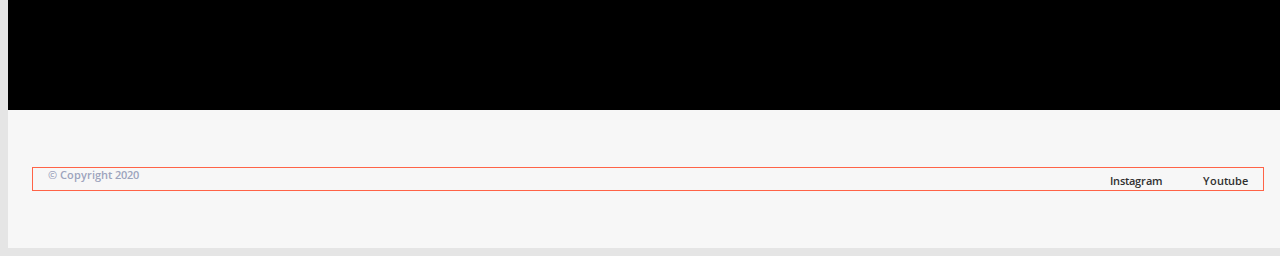
==== commit d43a6af2: "add styles" ====
--- a/index.html
+++ b/index.html
@@ -45,7 +45,7 @@
   <main>
     <!-- heroooooooooooooooooooooo -->
 
-    <section class="section  hero">
+    <section class="hero">
       <div class="container hero-container">
         <ul class="list  hero-list">
           <li class="item"><a href="" class="link">Youtube</a></li>
--- a/css/styles.css
+++ b/css/styles.css
@@ -363,6 +363,9 @@
 
 .advantages {
   background-color: #fff;
+
+  padding-top: 143px;
+  padding-bottom: 137px;
 }
 .advantages-item:nth-child(odd) {
   margin-right: 30px;
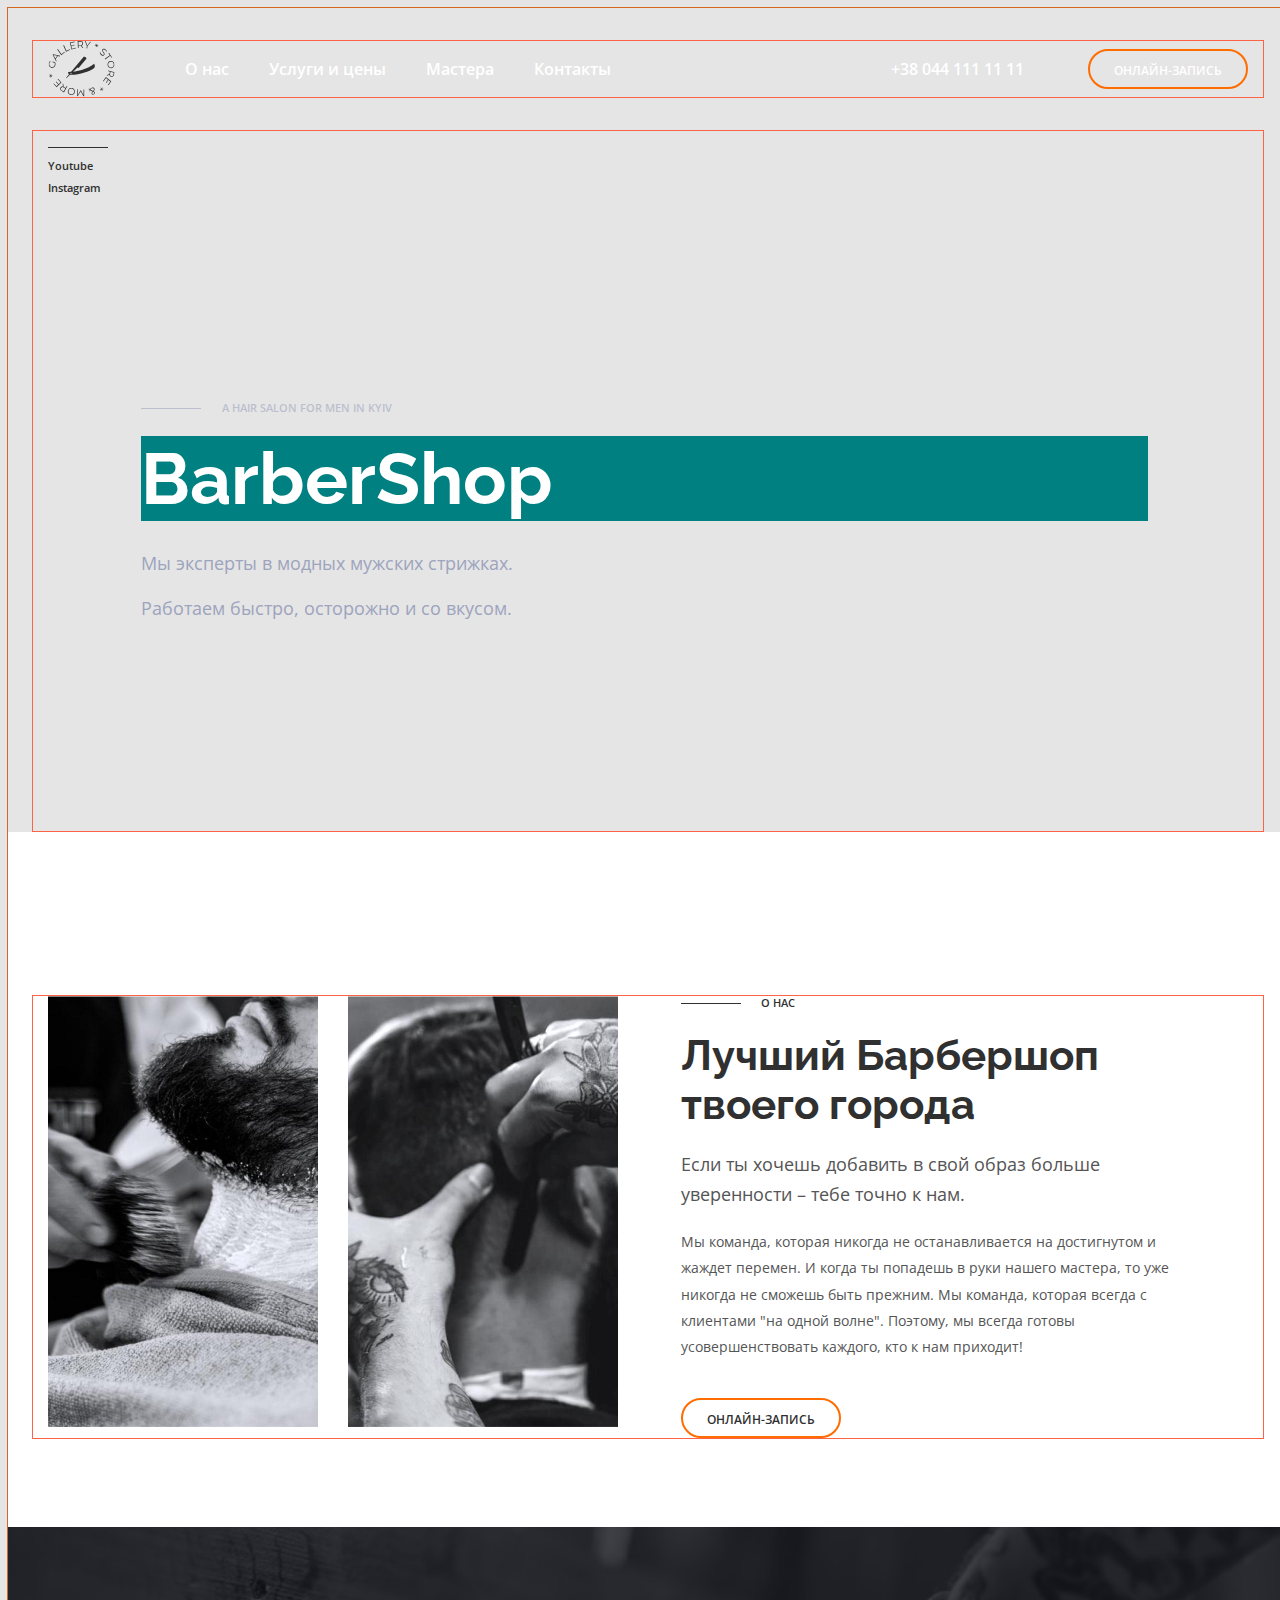
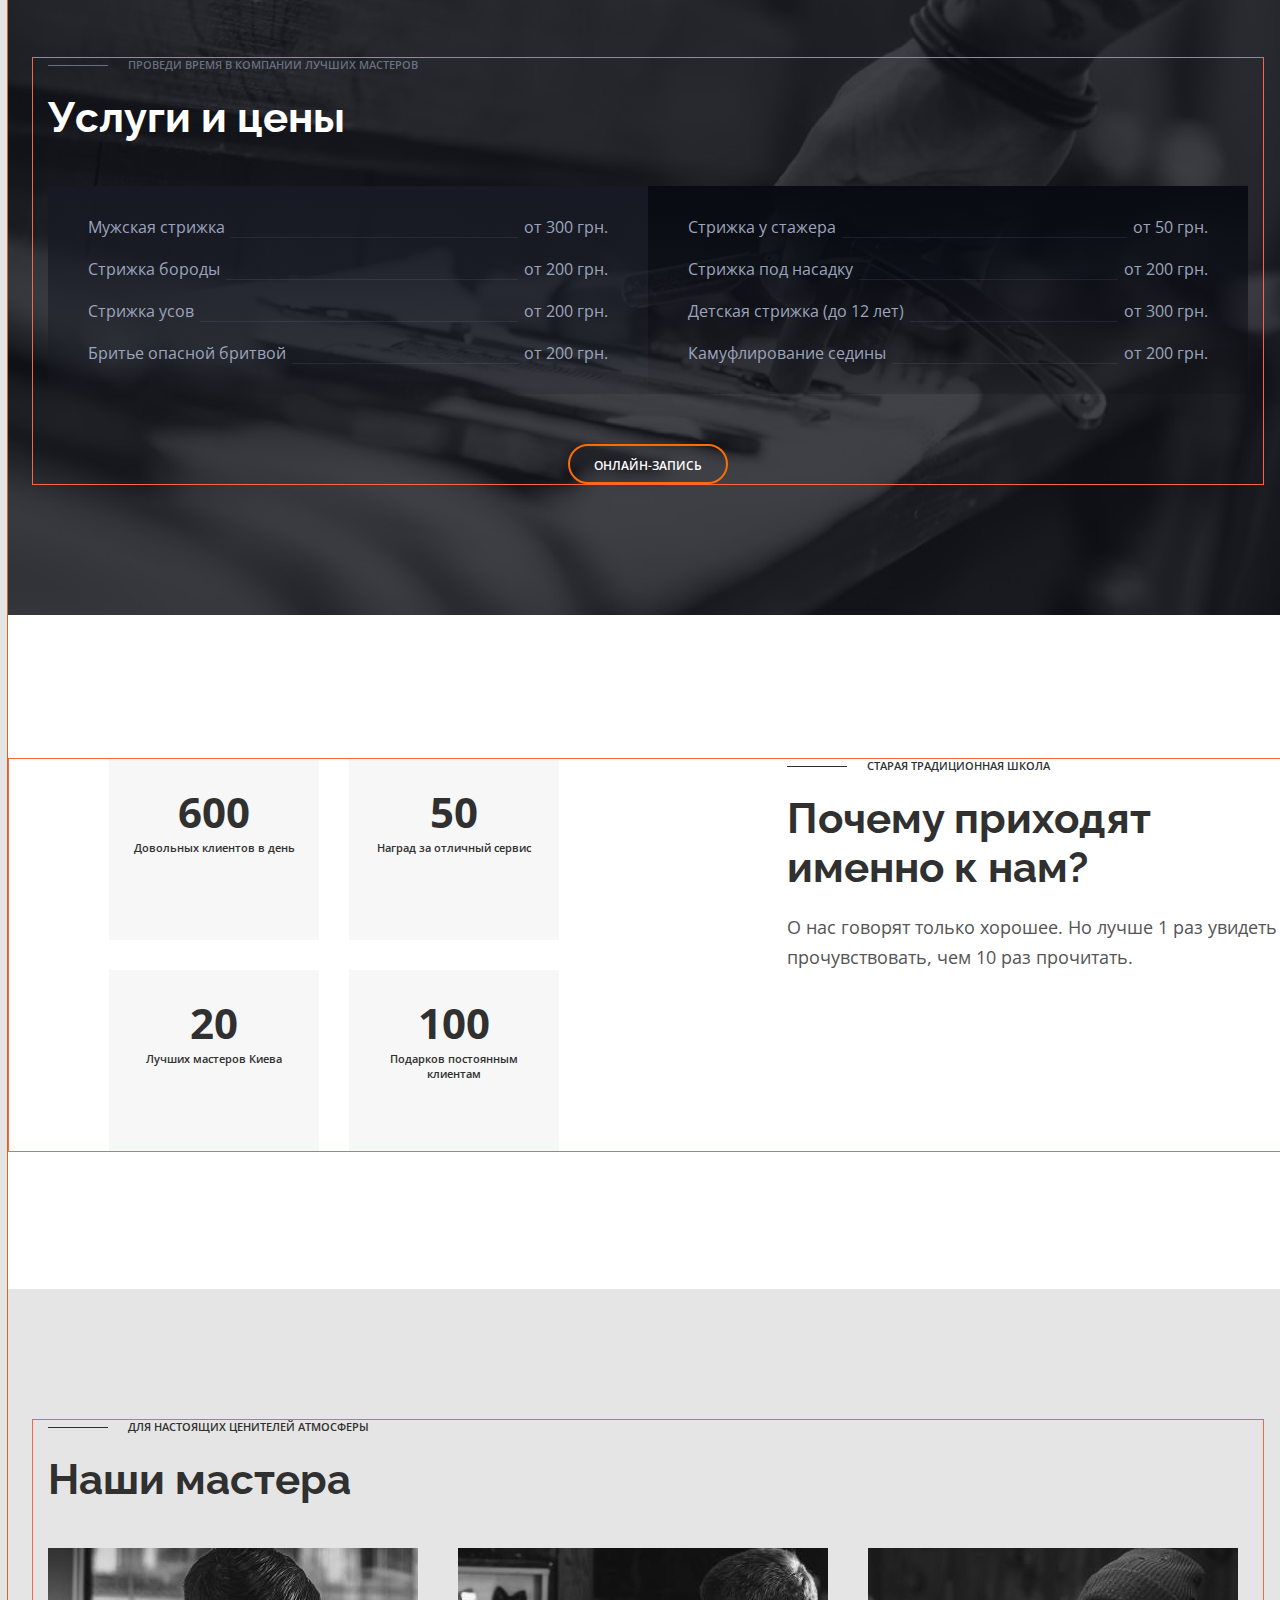
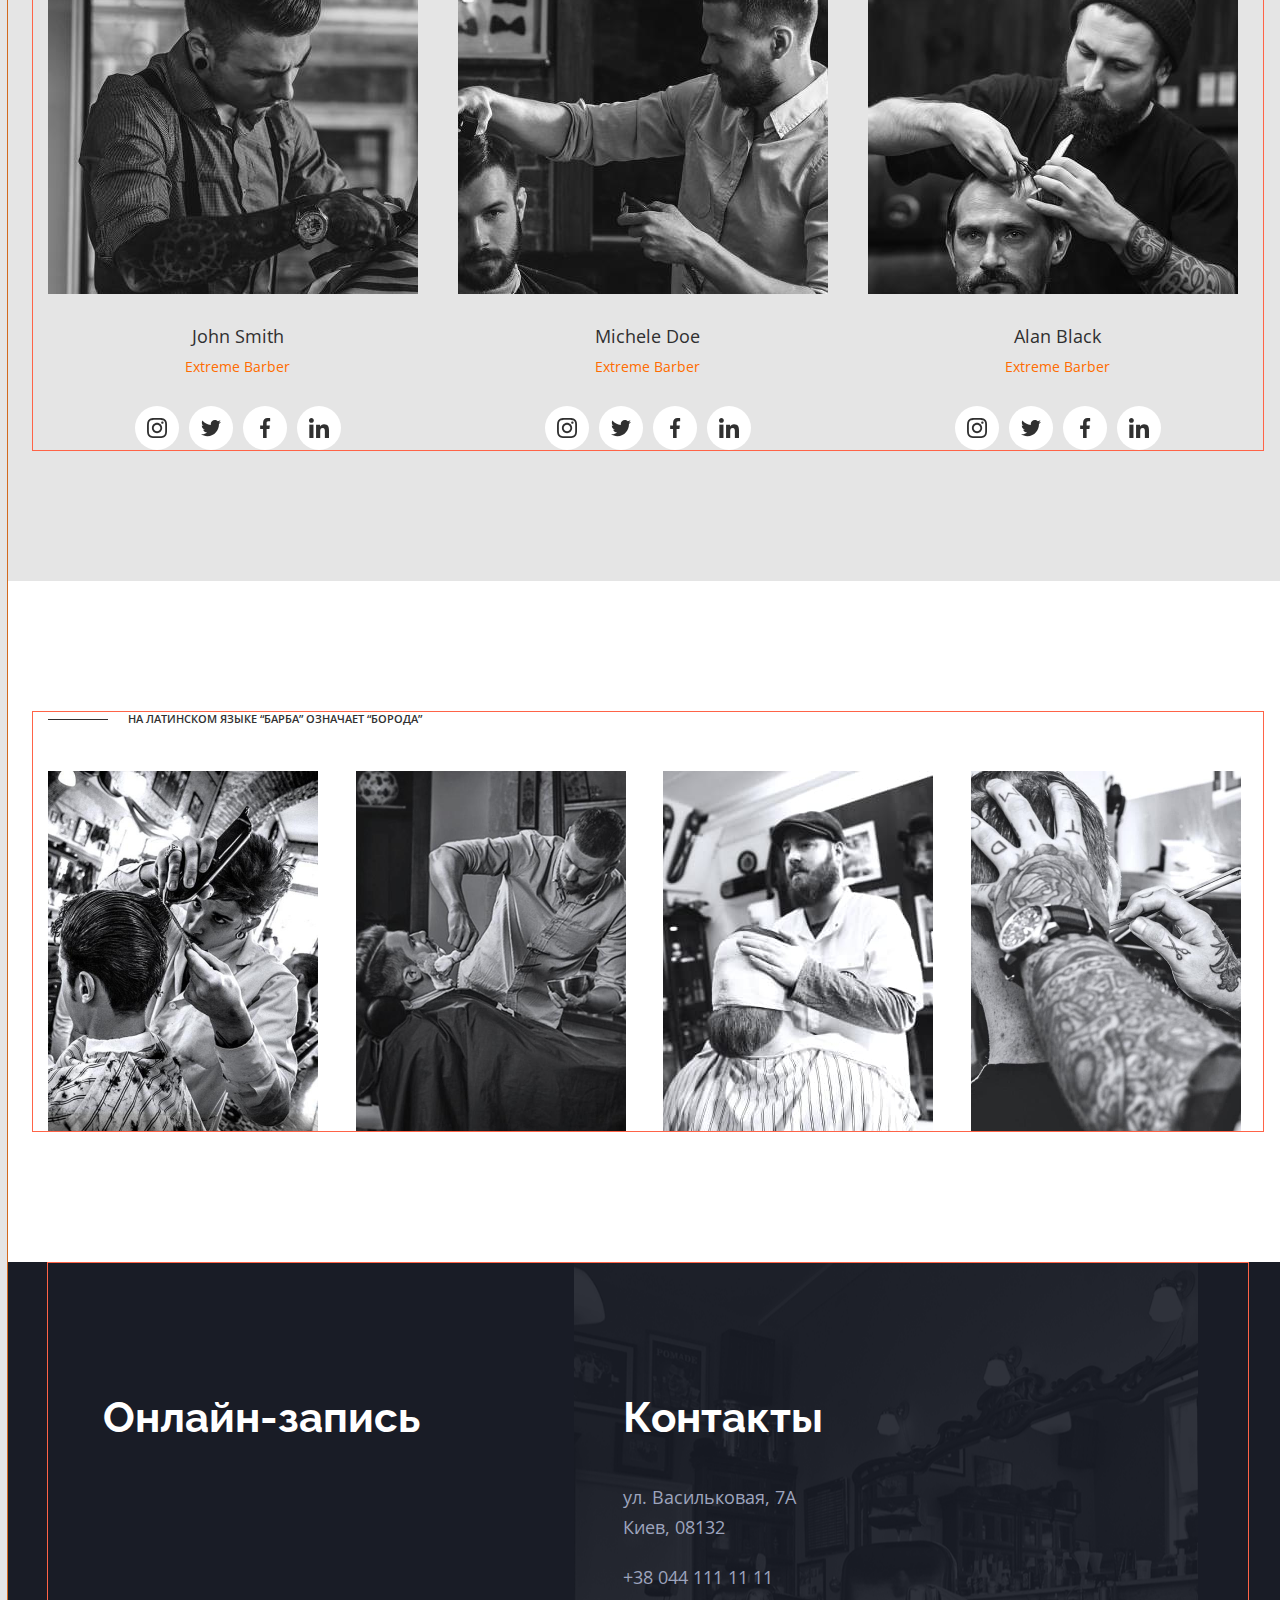
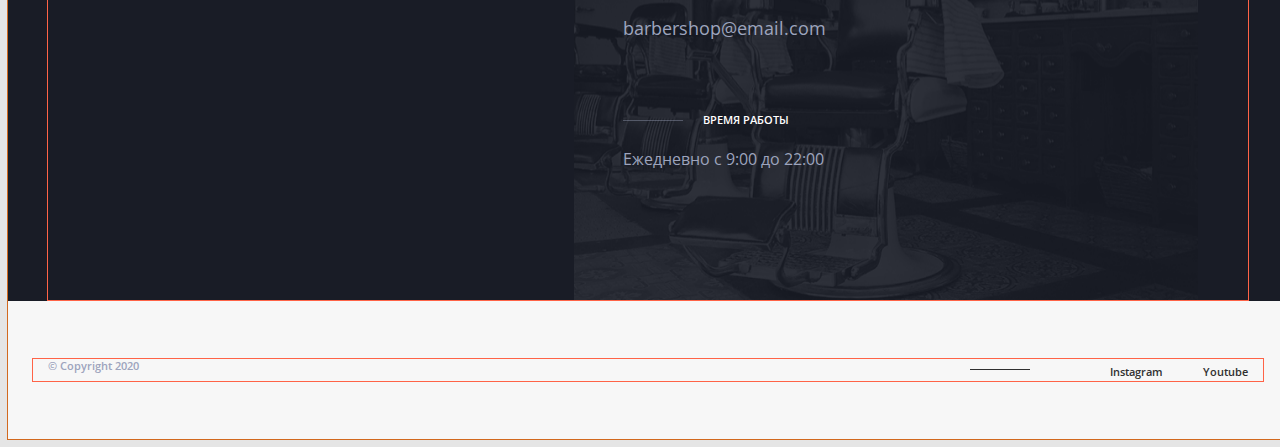
==== commit 954920bc: "add images" ====
--- a/index.html
+++ b/index.html
@@ -13,6 +13,7 @@
   <link rel="preconnect" href="https://fonts.gstatic.com" crossorigin>
   <link href="https://fonts.googleapis.com/css2?family=Open+Sans:wght@400;600;700&family=Raleway:wght@700&display=swap"
     rel="stylesheet">
+  <link rel="icon" href="./image/favicon-32x32.png" type="image/x-icon">
 
   <link rel="stylesheet" href="./css/styles.css">
 </head>
@@ -99,38 +100,38 @@
           <ul class="primary-list list">
             <li class="item">
               <p class="text">Мужская стрижка </p>
-              <span>от 300 грн.</span>
+              <span class="span">от 300 грн.</span>
             </li>
             <li class="item">
               <p class="text">Стрижка бороды </p>
-              <span>от 200 грн.</span>
+              <span class="span">от 200 грн.</span>
             </li>
             <li class="item">
               <p class="text">Стрижка усов </p>
-              <span>от 200 грн.</span>
+              <span class="span">от 200 грн.</span>
             </li>
             <li class="item">
               <p class="text">Бритье опасной бритвой </p>
-              <span>от 200 грн.</span>
+              <span class="span">от 200 грн.</span>
             </li>
           </ul>
 
           <ul class="secondary-list list">
             <li class="item">
               <p class="text">Cтрижка у стажера </p>
-              <span>от 50 грн.</span>
+              <span class="span">от 50 грн.</span>
             </li>
             <li class="item">
               <p class="text">Стрижка под насадку </p>
-              <span>от 200 грн.</span>
+              <span class="span">от 200 грн.</span>
             </li>
             <li class="item">
               <p class="text">Детская стрижка (до 12 лет) </p>
-              <span>от 300 грн.</span>
+              <span class="span">от 300 грн.</span>
             </li>
             <li class="item">
               <p class="text">Камуфлирование седины </p>
-              <span>от 200 грн.</span>
+              <span class="span">от 200 грн.</span>
             </li>
           </ul>
         </div>
@@ -288,9 +289,11 @@
         </ul>
       </div>
     </section>
-    <section class="section section-online">
+    <section class="section-online">
       <div class="container  online-box">
-        <h2 class="section-title online-title">Онлайн-запись</h2>
+        <div class="online-left">
+          <h2 class="section-title online-title">Онлайн-запись</h2>
+        </div>
 
 
 
@@ -298,14 +301,14 @@
           <h2 class="section-title contacts-title">Контакты</h2>
           <address class="addr">
             <ul class="addr-list list">
-              <li>
+              <li class="item">
                 <a href="" target="_blank" rel="noopener noreferrer" class="link">
-                  ул. Васильковая, 7А Киев, 08132</a>
-              </li>
-              <li>
+                  ул. Васильковая, 7А<br> Киев, 08132</a>
+              </li>
+              <li class="item">
                 <a href="tel:+380441111111" class="link"> +38 044 111 11 11</a>
               </li>
-              <li>
+              <li class="item">
                 <a href="barbershop@email.com" class="link">barbershop@email.com</a>
               </li>
             </ul>
--- a/css/styles.css
+++ b/css/styles.css
@@ -51,6 +51,7 @@
 }
 
 body {
+  outline: 1px solid chocolate;
   width: 1280px;
   background: var(--bg-color);
   font-family: 'open sans', sans-serif;
@@ -63,12 +64,23 @@
 }
 
 .section-subtitle {
+  display: flex;
+  align-items: center;
   color: var(--second-title-color);
 
   font-weight: 600;
   font-size: 11px;
   line-height: 1.36;
   text-transform: uppercase;
+}
+
+.section-subtitle::before {
+  content: '';
+  width: 60px;
+  height: 1px;
+
+  margin-right: 20px;
+  background-color: #303030;
 }
 
 .section-title {
@@ -161,11 +173,12 @@
 
   border-radius: 25px;
   border: 2px solid #ff6c00;
+
+  background-color: transparent;
 }
 
 .first-btn {
   color: var(--primyri-white-color);
-  background-color: #000000;
 }
 
 .first-btn:hover,
@@ -175,7 +188,6 @@
 
 .second-btn {
   color: var(--second-title-color);
-  background-color: var(--primyri-white-color);
 }
 
 .second-btn:hover,
@@ -188,6 +200,16 @@
 
 .hero-container {
   display: flex;
+}
+
+.hero-list::before {
+  content: '';
+  height: 1px;
+  width: 60px;
+  display: inline-block;
+
+  background-color: var(--second-title-color);
+  margin-right: 40px;
 }
 
 .hero-list {
@@ -214,7 +236,17 @@
   color: var(--accent-color);
 }
 
+.hero-subtitle::before {
+  content: '';
+  height: 1px;
+  width: 60px;
+  margin-right: 21px;
+  background-color: rgba(157, 164, 189, 0.6);
+}
+
 .hero-subtitle {
+  display: flex;
+  align-items: center;
   color: rgba(157, 164, 189, 0.6);
   margin-bottom: 20px;
 }
@@ -299,7 +331,8 @@
 
 /*                                price */
 .section-price {
-  background-color: teal;
+  background-color: #111319;
+  background-image: url(../image/price.png);
 }
 
 .price-box {
@@ -309,7 +342,13 @@
   margin-bottom: 50px;
 }
 
+.price-text::before {
+  background-color: rgba(157, 164, 189, 0.6);
+}
+
 .price-text {
+  display: flex;
+  align-items: center;
   color: rgba(157, 164, 189, 0.6);
 
   margin-bottom: 20px;
@@ -319,6 +358,25 @@
   color: var(--first-title-color);
 
   margin-bottom: 44px;
+}
+
+.secondary-list {
+  background: linear-gradient(180deg, #090b13 0%, rgba(9, 11, 19, 0.2) 100%);
+}
+
+.primary-list {
+  background: linear-gradient(180deg, #171a24 0%, rgba(23, 26, 36, 0.2) 100%);
+}
+
+.primary-list .item::after,
+.secondary-list .item::after {
+  content: '';
+  flex-grow: 1;
+  height: 1px;
+  background-color: rgba(157, 164, 189, 0.12);
+
+  margin-left: 6px;
+  margin-right: 6px;
 }
 
 .primary-list .item:not(:last-child) {
@@ -333,13 +391,17 @@
   padding: 30px 40px;
   width: 50%;
   color: var(--second-text-color);
-  border: 1px solid #ffffff;
+}
+
+.primary-list .span,
+.secondary-list .span {
+  order: 1;
 }
 
 .primary-list .item,
 .secondary-list .item {
   display: flex;
-  justify-content: space-between;
+  align-items: end;
 }
 
 .first-btn.price {
@@ -511,25 +573,41 @@
 /*                            section-online */
 
 .section-online {
-  background-color: #000000;
+  background-color: #191c26;
 }
 
 .online-box {
   display: flex;
+  padding: 0;
   justify-content: space-between;
 }
 
+.online-left {
+  padding-top: 130px;
+  padding-left: 55px;
+}
+
 /*               контакты */
 
 .contacts-box {
-  width: 50%;
-}
+  padding-left: 100px;
+  padding-top: 130px;
+  padding-bottom: 130px;
+  width: 625px;
+
+  background-image: url(../image/online.png);
+  background-repeat: no-repeat;
+  background-size: auto;
+  background-position: center;
+}
+
 .online-title {
   color: var(--first-title-color);
 }
 
 .contacts-title {
   color: var(--first-title-color);
+  margin-bottom: 40px;
 }
 
 .addr {
@@ -545,7 +623,17 @@
   line-height: 1.67;
 }
 
-.section-contacts .text {
+.addr-list {
+  margin-bottom: 70px;
+}
+.addr-list .item:not(:last-child) {
+  margin-bottom: 20px;
+}
+
+.section-online .text {
+  display: flex;
+  align-items: center;
+
   color: var(--primyri-white-color);
 
   font-style: normal;
@@ -553,15 +641,17 @@
   font-size: 11px;
   line-height: 1.36;
   text-transform: uppercase;
-}
-
-.section-contacts .subtitle {
-  color: var(--second-text-color);
-
-  font-style: normal;
-  font-size: 18px;
-  line-height: 1.67;
-}
+  margin-bottom: 20px;
+}
+
+.section-online .text::before {
+  content: '';
+  width: 60px;
+  height: 1px;
+  background-color: rgba(157, 164, 189, 0.4);
+  margin-right: 20px;
+}
+
 /*             footer */
 .footer {
   background-color: #f7f7f7;
@@ -583,7 +673,16 @@
 }
 .footer-list {
   display: flex;
+  align-items: center;
 }
 .footer-list .item {
   margin-left: 40px;
 }
+
+.footer-list::before {
+  content: '';
+  width: 60px;
+  height: 1px;
+  background-color: #303030;
+  margin-right: 40px;
+}
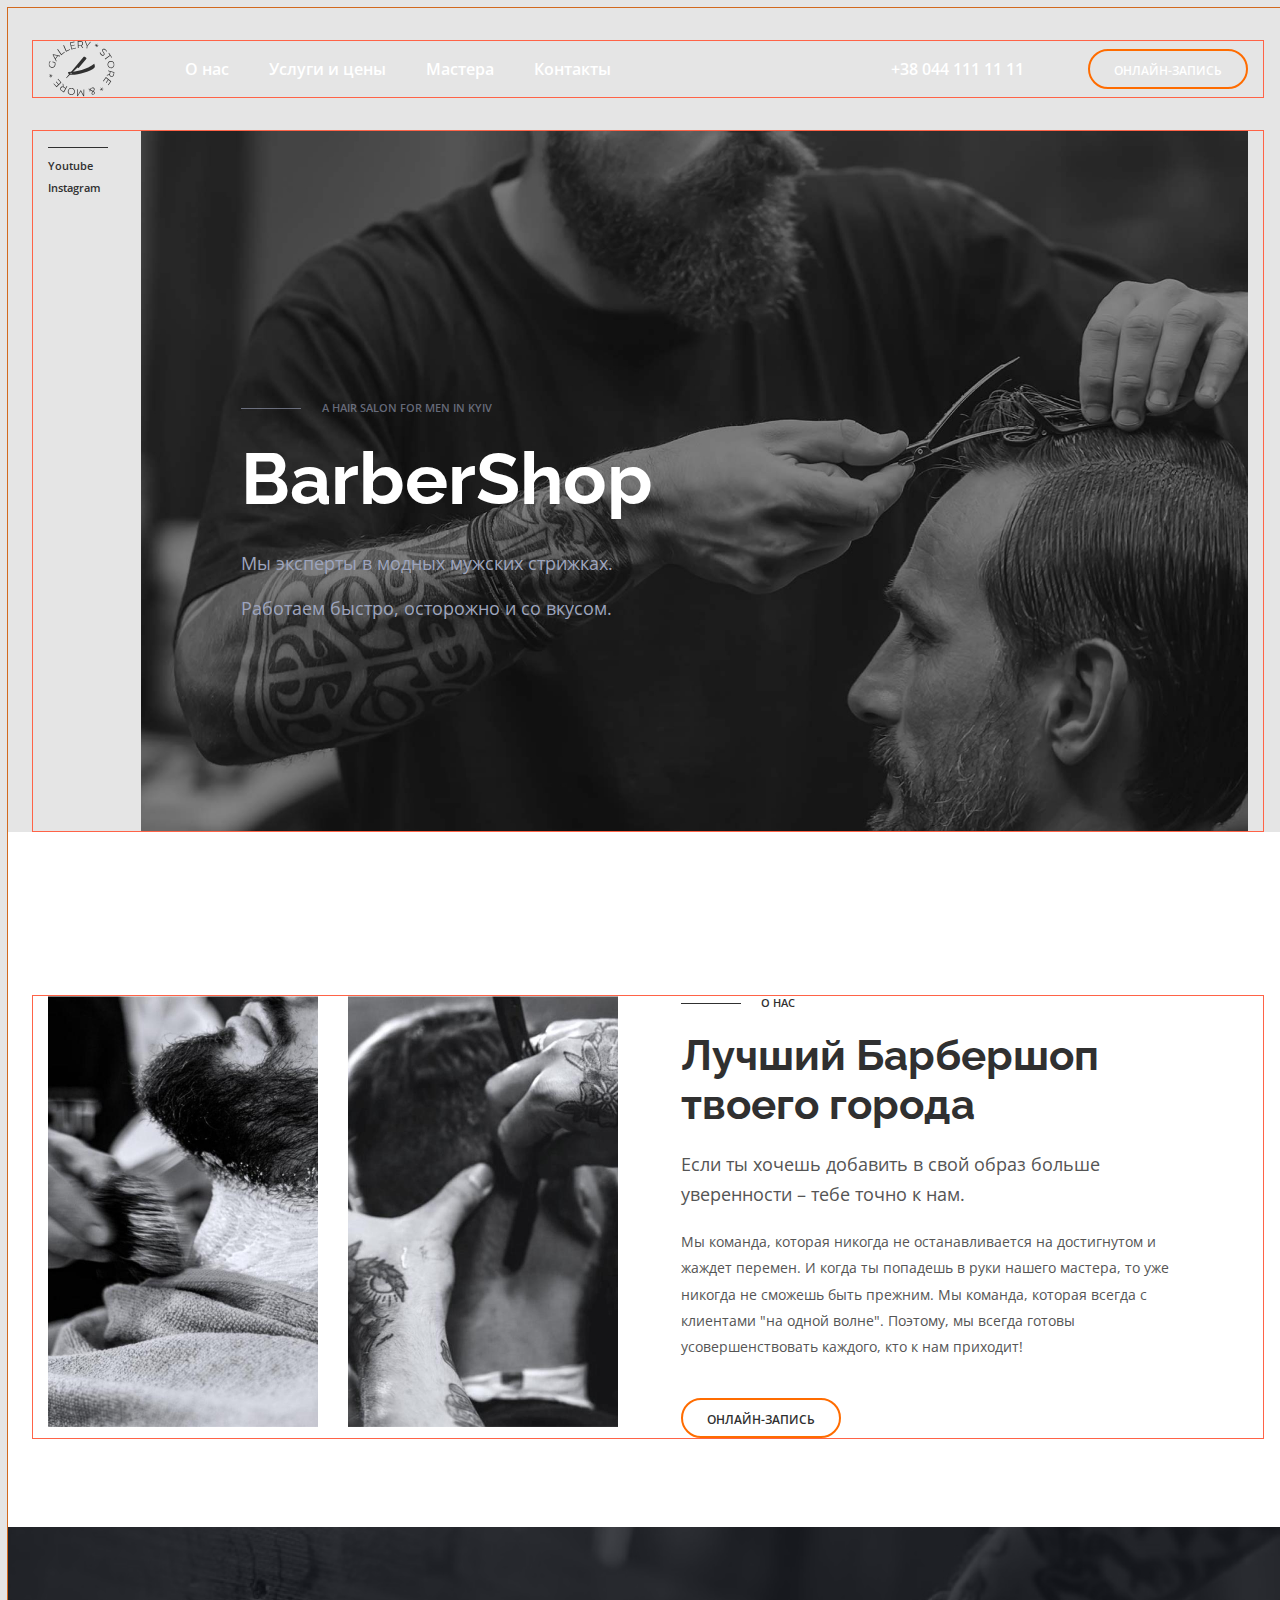
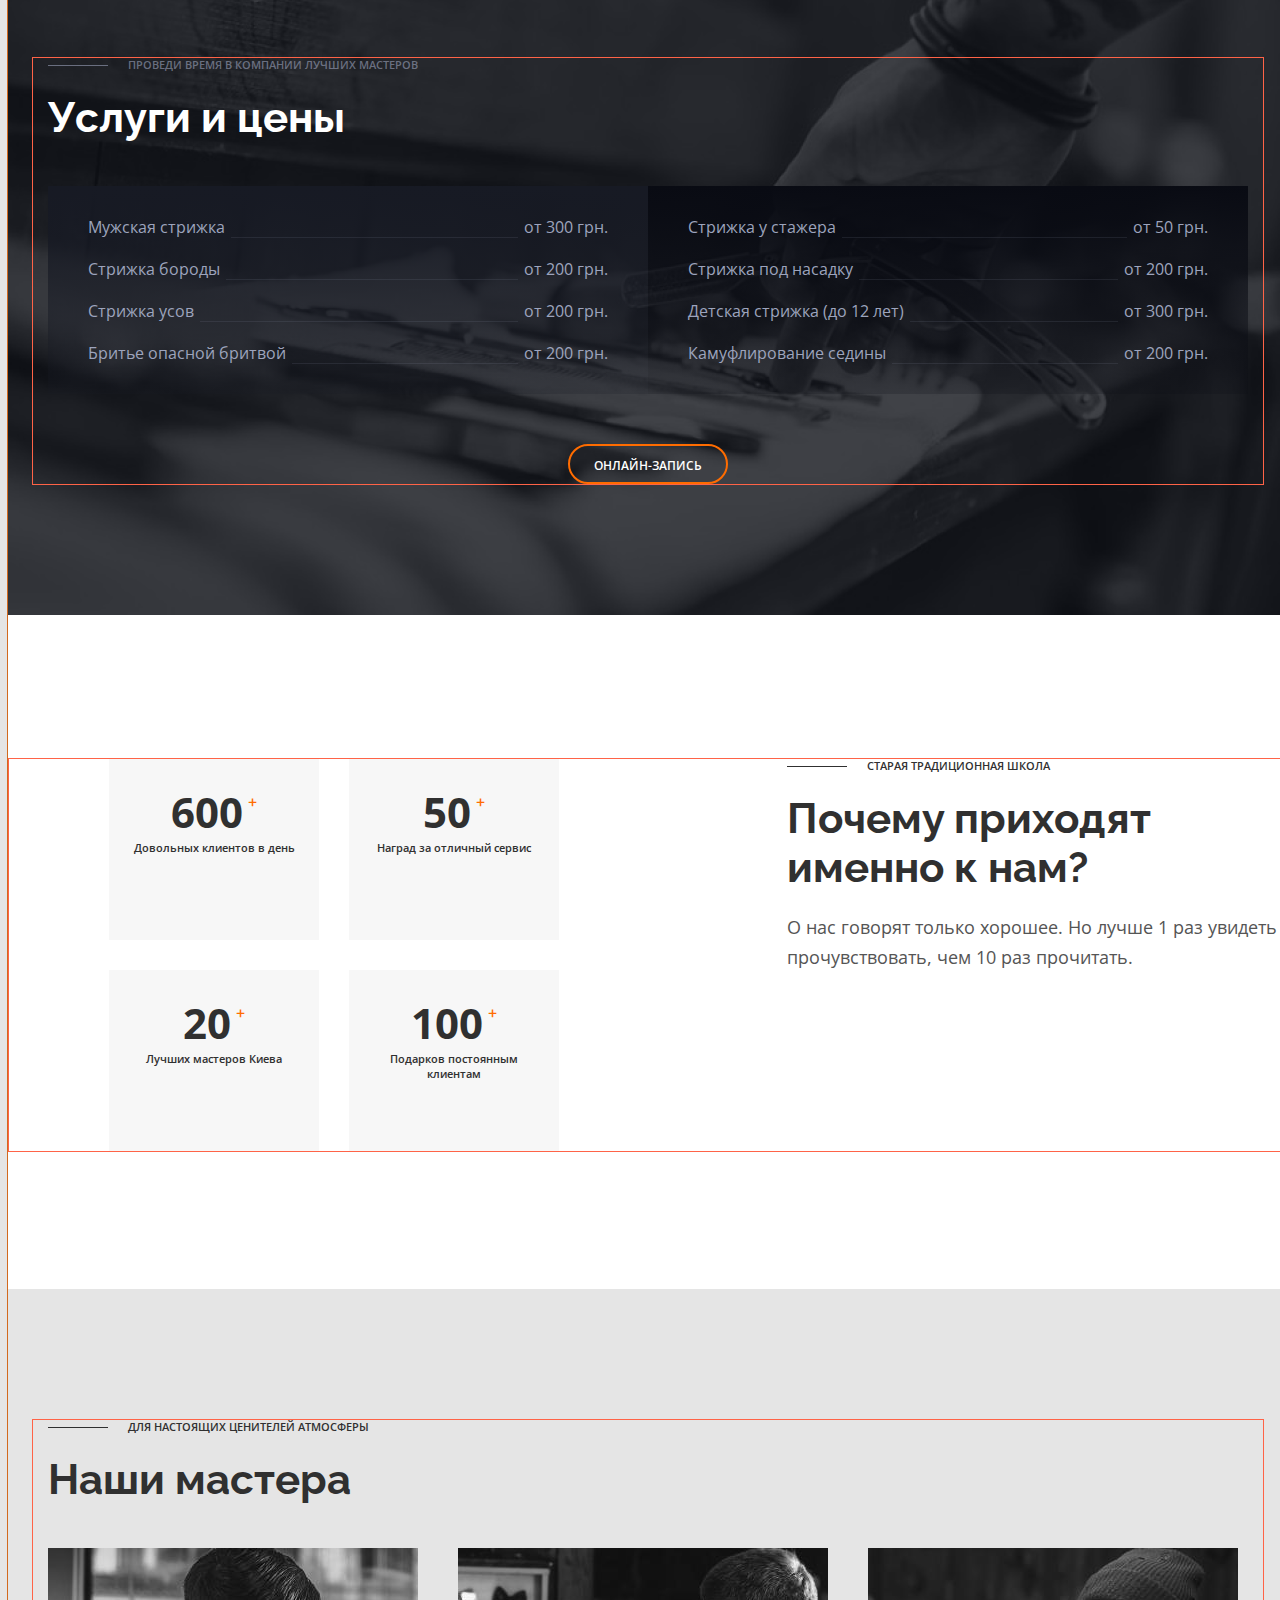
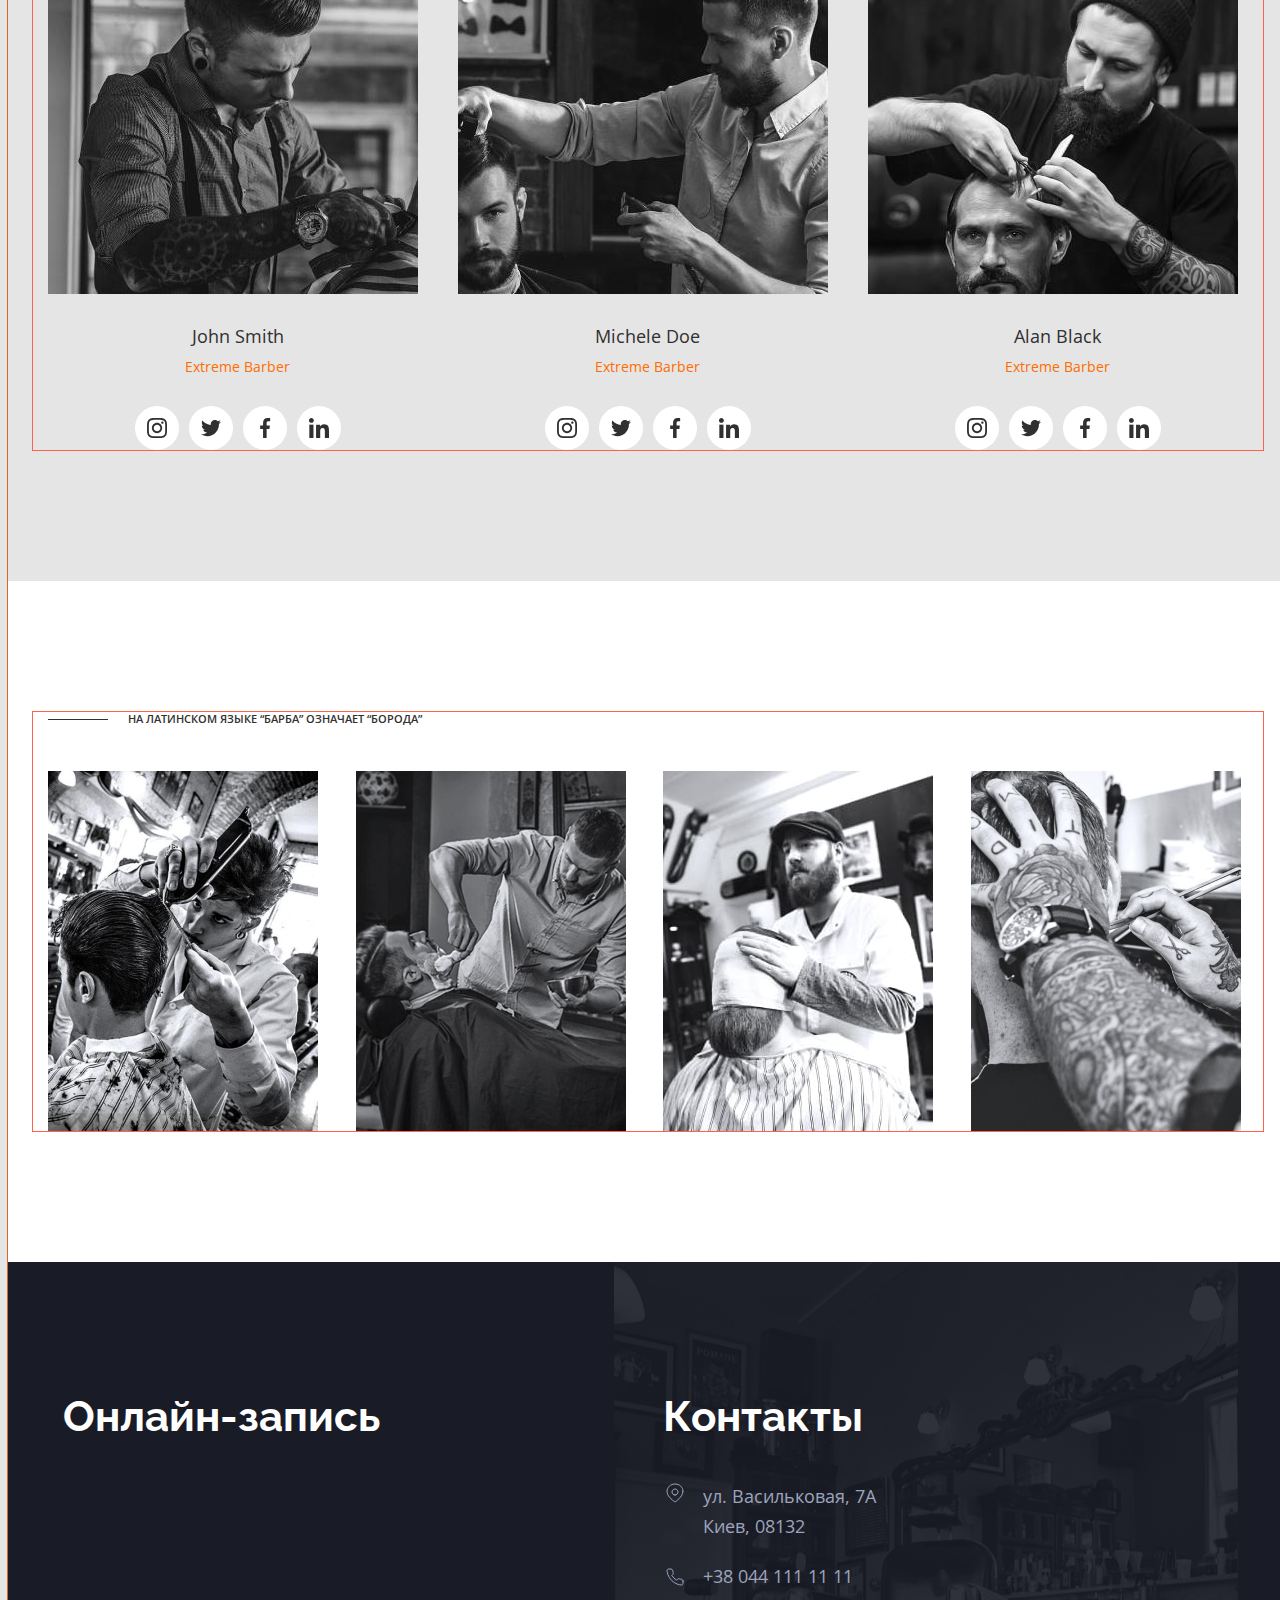
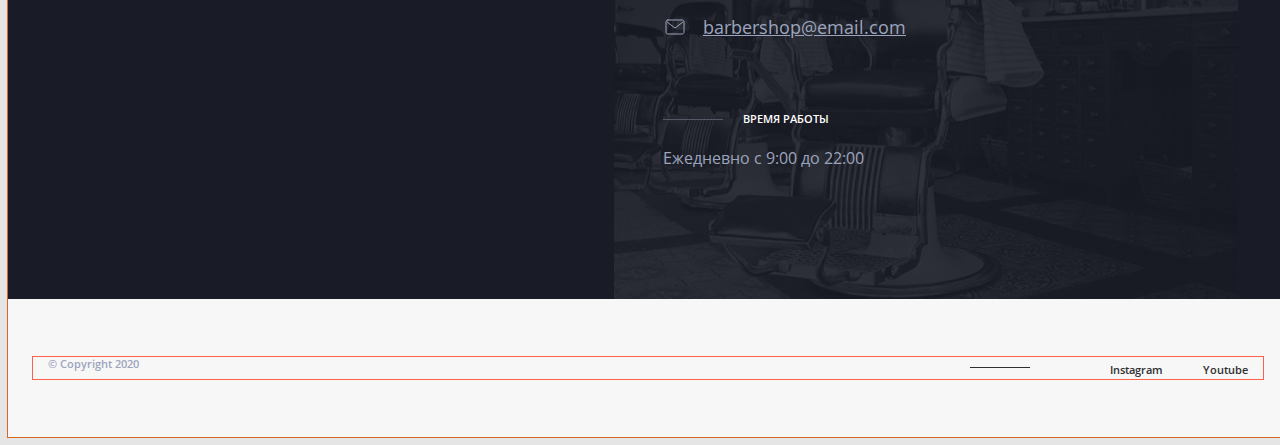
==== commit 19a0749a: "add svg" ====
--- a/index.html
+++ b/index.html
@@ -290,7 +290,7 @@
       </div>
     </section>
     <section class="section-online">
-      <div class="container  online-box">
+      <div class="online-box">
         <div class="online-left">
           <h2 class="section-title online-title">Онлайн-запись</h2>
         </div>
@@ -309,7 +309,7 @@
                 <a href="tel:+380441111111" class="link"> +38 044 111 11 11</a>
               </li>
               <li class="item">
-                <a href="barbershop@email.com" class="link">barbershop@email.com</a>
+                <a href="barbershop@email.com" class="link underline">barbershop@email.com</a>
               </li>
             </ul>
             <p class="text">
--- a/css/styles.css
+++ b/css/styles.css
@@ -253,7 +253,7 @@
 
 .hero-title {
   color: var(--primyri-white-color);
-  background-color: teal;
+
   font-family: Raleway;
   font-weight: 700;
   font-size: 72px;
@@ -273,9 +273,12 @@
 }
 
 .hero-box {
-  padding-top: 270px;
-  padding-bottom: 200px;
-  padding-right: 100px;
+  background-image: url(../image/hero.jpg);
+  background-position: center;
+  background-repeat: no-repeat;
+  background-size: cover;
+
+  padding: 270px 100px 200px;
   flex-grow: 1;
 }
 /*                       about */
@@ -449,9 +452,26 @@
 }
 
 .advantages-list .wrap {
+  /* display: flex; */
+
   font-weight: 700;
   font-size: 42px;
   line-height: 1.38;
+}
+
+.advantages-list .wrap::after {
+  content: '+';
+  display: inline-block;
+  padding-top: 8px;
+  padding-left: 5px;
+
+  font-weight: 600;
+  font-size: 16px;
+  line-height: 1.4;
+
+  color: #ff6c00;
+
+  vertical-align: top;
 }
 
 .advantages-list .text {
@@ -652,6 +672,36 @@
   margin-right: 20px;
 }
 
+.underline.link {
+  text-decoration: underline;
+}
+
+.addr-list .link {
+  display: flex;
+  align-items: center;
+}
+
+.addr-list .link::before {
+  content: '';
+  width: 24px;
+  height: 24px;
+
+  margin-right: 16px;
+}
+
+a[target]::before {
+  align-self: start;
+  background-image: url(../image/map-pin.svg);
+}
+
+a[href='tel:+380441111111']::before {
+  background-image: url(../image/phone.svg);
+}
+
+a[href='barbershop@email.com']::before {
+  background-image: url(../image/mail.svg);
+}
+
 /*             footer */
 .footer {
   background-color: #f7f7f7;
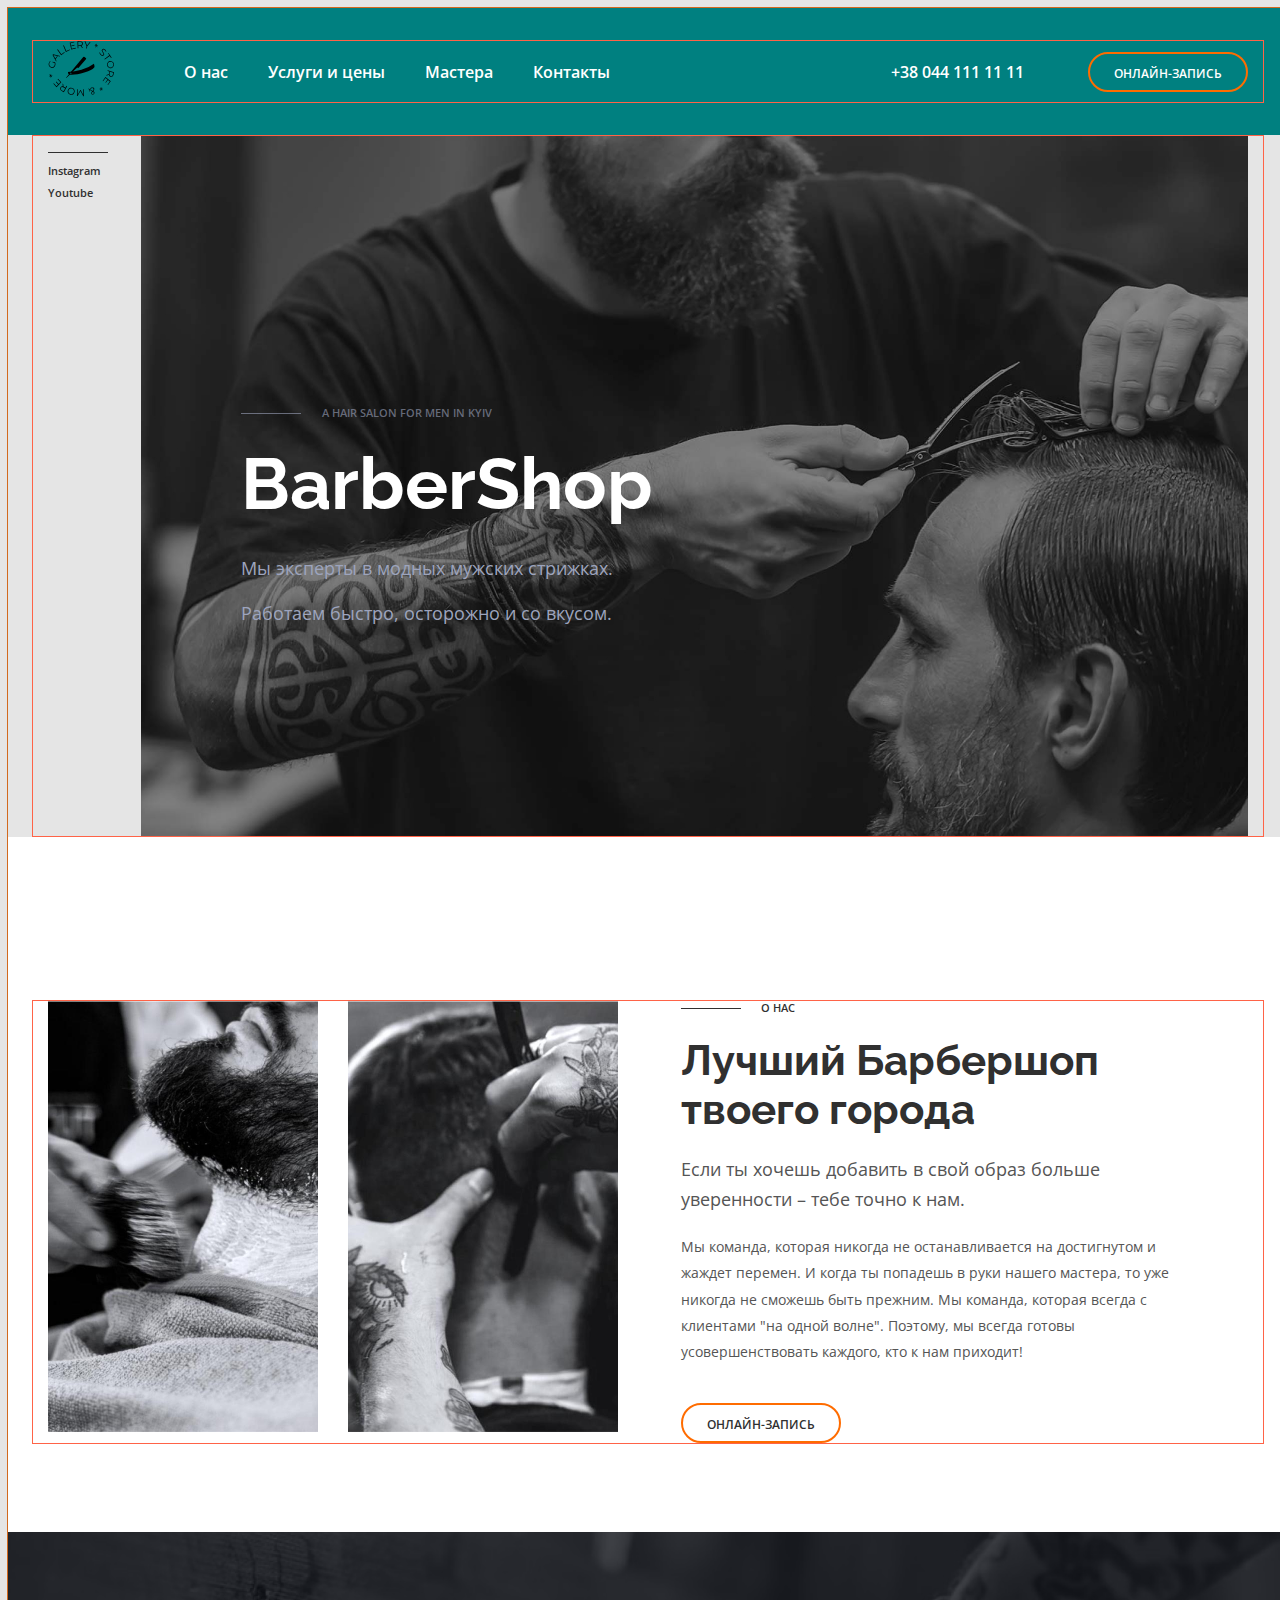
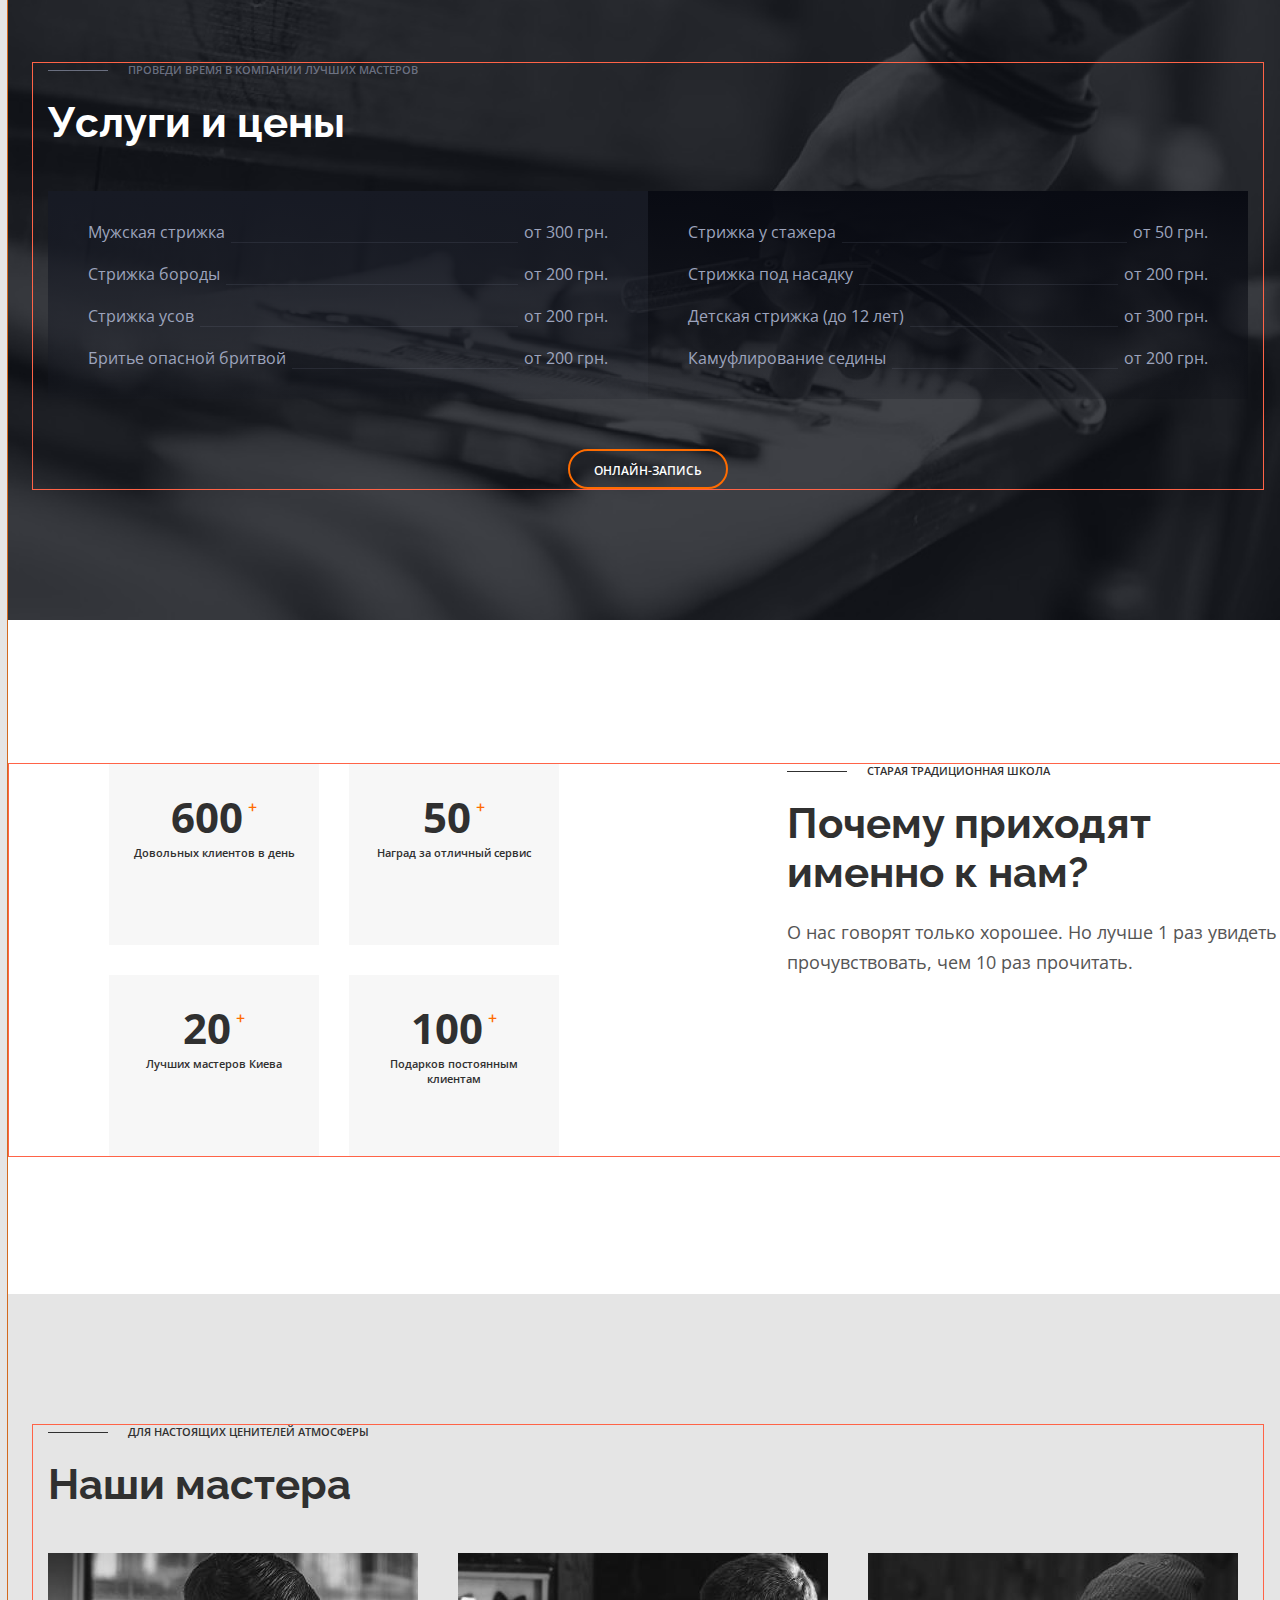
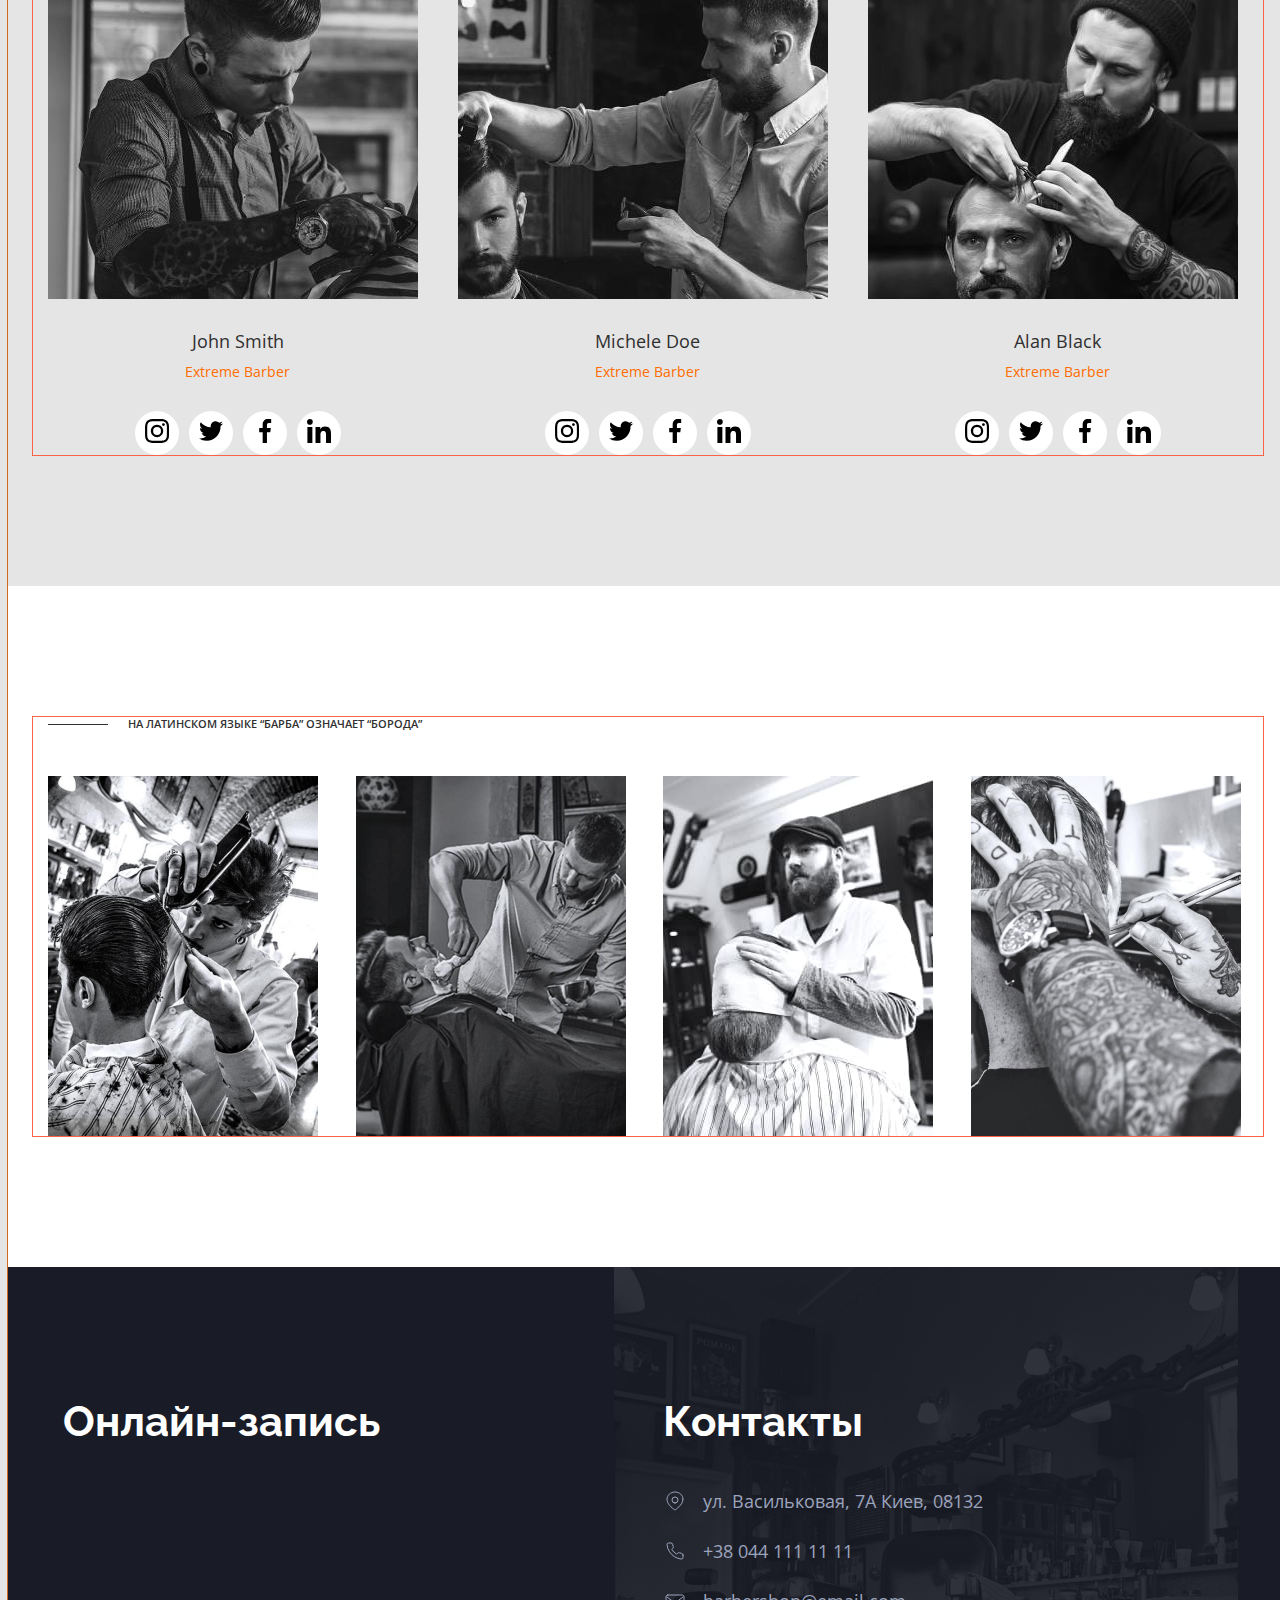
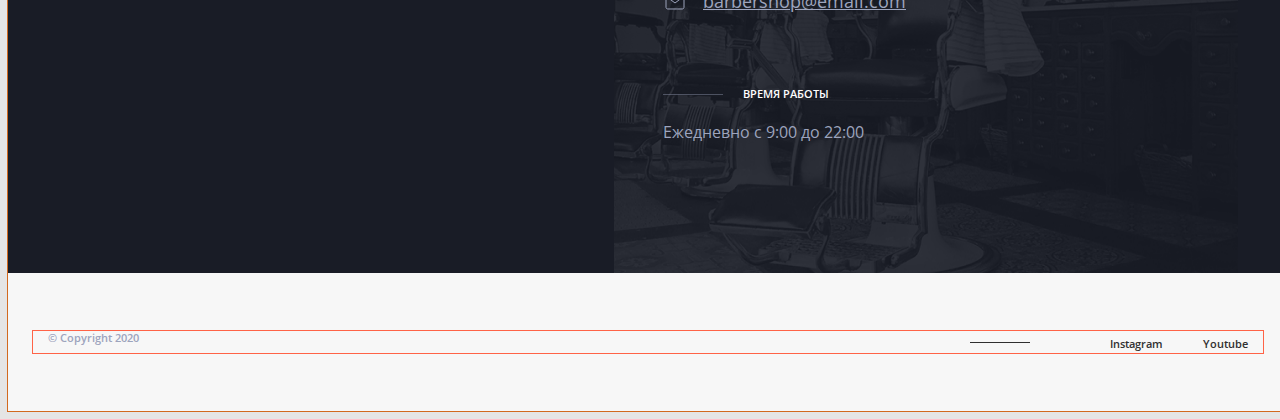
==== commit 3d4639f9: "add svg" ====
--- a/index.html
+++ b/index.html
@@ -23,8 +23,12 @@
   <header class="page-header">
     <div class="container header-box">
       <nav class="header-nav">
-        <a href="/" class="nav-link">
-          <img src="./image/logo.svg" alt="логотип компании" class="logo">
+        <a href="" class="nav-link">
+          <svg class="logo" width="66" heigth="55">
+            <use href="./image/sprite.svg#icon-logo">
+
+            </use>
+          </svg>
 
         </a>
 
@@ -49,8 +53,8 @@
     <section class="hero">
       <div class="container hero-container">
         <ul class="list  hero-list">
+          <li class="item"><a href="" class="link">Instagram</a></li>
           <li class="item"><a href="" class="link">Youtube</a></li>
-          <li class="item"><a href="" class="link">Instagram</a></li>
         </ul>
 
         <div class="hero-box">
@@ -185,22 +189,38 @@
 
               <li class="item">
                 <a href="" class="link">
-                  <img src="./image/instagram.svg" alt="instagram">
-                </a>
-              </li>
-              <li class="item">
-                <a href="" class="link">
-                  <img src="./image/twitter.svg" alt="twitter">
-                </a>
-              </li>
-              <li class="item">
-                <a href="" class="link">
-                  <img src="./image/facebook.svg" alt="facebook">
-                </a>
-              </li>
-              <li class="item">
-                <a href="" class="link">
-                  <img src="./image/linkedin.svg" alt="linkedin">
+                  <svg class="social-svg">
+                    <use href="./image/sprite.svg#icon-instagram">
+
+                    </use>
+                  </svg>
+                </a>
+              </li>
+              <li class="item">
+                <a href="" class="link">
+                  <svg class="social-svg">
+                    <use href="./image/sprite.svg#icon-twitter">
+
+                    </use>
+                  </svg>
+                </a>
+              </li>
+              <li class="item">
+                <a href="" class="link">
+                  <svg class="social-svg">
+                    <use href="./image/sprite.svg#icon-facebook">
+
+                    </use>
+                  </svg>
+                </a>
+              </li>
+              <li class="item">
+                <a href="" class="link">
+                  <svg class="social-svg">
+                    <use href="./image/sprite.svg#icon-linkedin">
+
+                    </use>
+                  </svg>
                 </a>
               </li>
             </ul>
@@ -210,28 +230,43 @@
             <h3 lang="en" class="title">Michele Doe</h3>
             <p class="subtitle">Extreme Barber</p>
             <ul class="social-list list">
-              <li class="item">
-                <a href="">
-                  <img src="./image/instagram.svg" alt="instagram">
-                </a>
-              </li>
-              <li class="item">
-                <a href="">
-                  <img src="./image/twitter.svg" alt="twitter">
-                </a>
-              </li>
-              <li class="item">
-                <a href="">
-                  <img src="./image/facebook.svg" alt="facebook">
-                </a>
-              </li>
-              <li class="item">
-                <a href="">
-                  <img src="./image/linkedin.svg" alt="linkedin">
-                </a>
-              </li>
-
-
+
+              <li class="item">
+                <a href="" class="link">
+                  <svg class="social-svg">
+                    <use href="./image/sprite.svg#icon-instagram">
+
+                    </use>
+                  </svg>
+                </a>
+              </li>
+              <li class="item">
+                <a href="" class="link">
+                  <svg class="social-svg">
+                    <use href="./image/sprite.svg#icon-twitter">
+
+                    </use>
+                  </svg>
+                </a>
+              </li>
+              <li class="item">
+                <a href="" class="link">
+                  <svg class="social-svg">
+                    <use href="./image/sprite.svg#icon-facebook">
+
+                    </use>
+                  </svg>
+                </a>
+              </li>
+              <li class="item">
+                <a href="" class="link">
+                  <svg class="social-svg">
+                    <use href="./image/sprite.svg#icon-linkedin">
+
+                    </use>
+                  </svg>
+                </a>
+              </li>
             </ul>
 
           </li>
@@ -240,24 +275,41 @@
             <h3 lang="en" class="title">Alan Black</h3>
             <p class="subtitle">Extreme Barber</p>
             <ul class="social-list list">
-              <li class="item">
-                <a href="">
-                  <img src="./image/instagram.svg" alt="instagram">
-                </a>
-              </li>
-              <li class="item">
-                <a href="">
-                  <img src="./image/twitter.svg" alt="twitter">
-                </a>
-              </li>
-              <li class="item">
-                <a href="">
-                  <img src="./image/facebook.svg" alt="facebook">
-                </a>
-              </li>
-              <li class="item">
-                <a href="">
-                  <img src="./image/linkedin.svg" alt="linkedin">
+
+              <li class="item">
+                <a href="" class="link">
+                  <svg class="social-svg">
+                    <use href="./image/sprite.svg#icon-instagram">
+
+                    </use>
+                  </svg>
+                </a>
+              </li>
+              <li class="item">
+                <a href="" class="link">
+                  <svg class="social-svg">
+                    <use href="./image/sprite.svg#icon-twitter">
+
+                    </use>
+                  </svg>
+                </a>
+              </li>
+              <li class="item">
+                <a href="" class="link">
+                  <svg class="social-svg">
+                    <use href="./image/sprite.svg#icon-facebook">
+
+                    </use>
+                  </svg>
+                </a>
+              </li>
+              <li class="item">
+                <a href="" class="link">
+                  <svg class="social-svg">
+                    <use href="./image/sprite.svg#icon-linkedin">
+
+                    </use>
+                  </svg>
                 </a>
               </li>
             </ul>
@@ -303,13 +355,32 @@
             <ul class="addr-list list">
               <li class="item">
                 <a href="" target="_blank" rel="noopener noreferrer" class="link">
-                  ул. Васильковая, 7А<br> Киев, 08132</a>
-              </li>
-              <li class="item">
-                <a href="tel:+380441111111" class="link"> +38 044 111 11 11</a>
-              </li>
-              <li class="item">
-                <a href="barbershop@email.com" class="link underline">barbershop@email.com</a>
+                  <svg class="footer-svg" width="24" heigth="24">
+                    <use href="./image/sprite.svg#icon-map-pin" class="icon">
+
+                    </use>
+                  </svg>
+                  ул. Васильковая, 7А Киев, 08132
+
+                </a>
+              </li>
+              <li class="item">
+                <a href="tel:+380441111111" class="link">
+                  <svg class="footer-svg" width="24" heigth="24">
+                    <use href="./image/sprite.svg#icon-phone">
+
+                    </use>
+                  </svg> +38 044 111 11 11</a>
+              </li>
+              <li class="item">
+                <a href="barbershop@email.com" class="link underline">
+                  <svg class="footer-svg" width="24px" heigth="24px">
+                    <use href="./image/sprite.svg#icon-mail">
+
+                    </use>
+                  </svg>
+
+                  barbershop@email.com</a>
               </li>
             </ul>
             <p class="text">
--- a/css/styles.css
+++ b/css/styles.css
@@ -107,6 +107,7 @@
 
 .page-header {
   background-color: var(--bg-color);
+  background-color: teal;
 
   padding-top: 32px;
   padding-bottom: 32px;
@@ -120,6 +121,10 @@
 
 .header-nav {
   display: flex;
+}
+
+.logo {
+  height: 56px;
 }
 
 .nav-list {
@@ -564,6 +569,11 @@
   border-radius: 50%;
 }
 
+.social-svg {
+  width: 24px;
+  height: 24px;
+}
+
 .social-list .item:not(:last-child) {
   margin-right: 10px;
 }
@@ -681,25 +691,13 @@
   align-items: center;
 }
 
-.addr-list .link::before {
-  content: '';
+.footer-svg {
+  display: flex;
+
   width: 24px;
   height: 24px;
 
   margin-right: 16px;
-}
-
-a[target]::before {
-  align-self: start;
-  background-image: url(../image/map-pin.svg);
-}
-
-a[href='tel:+380441111111']::before {
-  background-image: url(../image/phone.svg);
-}
-
-a[href='barbershop@email.com']::before {
-  background-image: url(../image/mail.svg);
 }
 
 /*             footer */
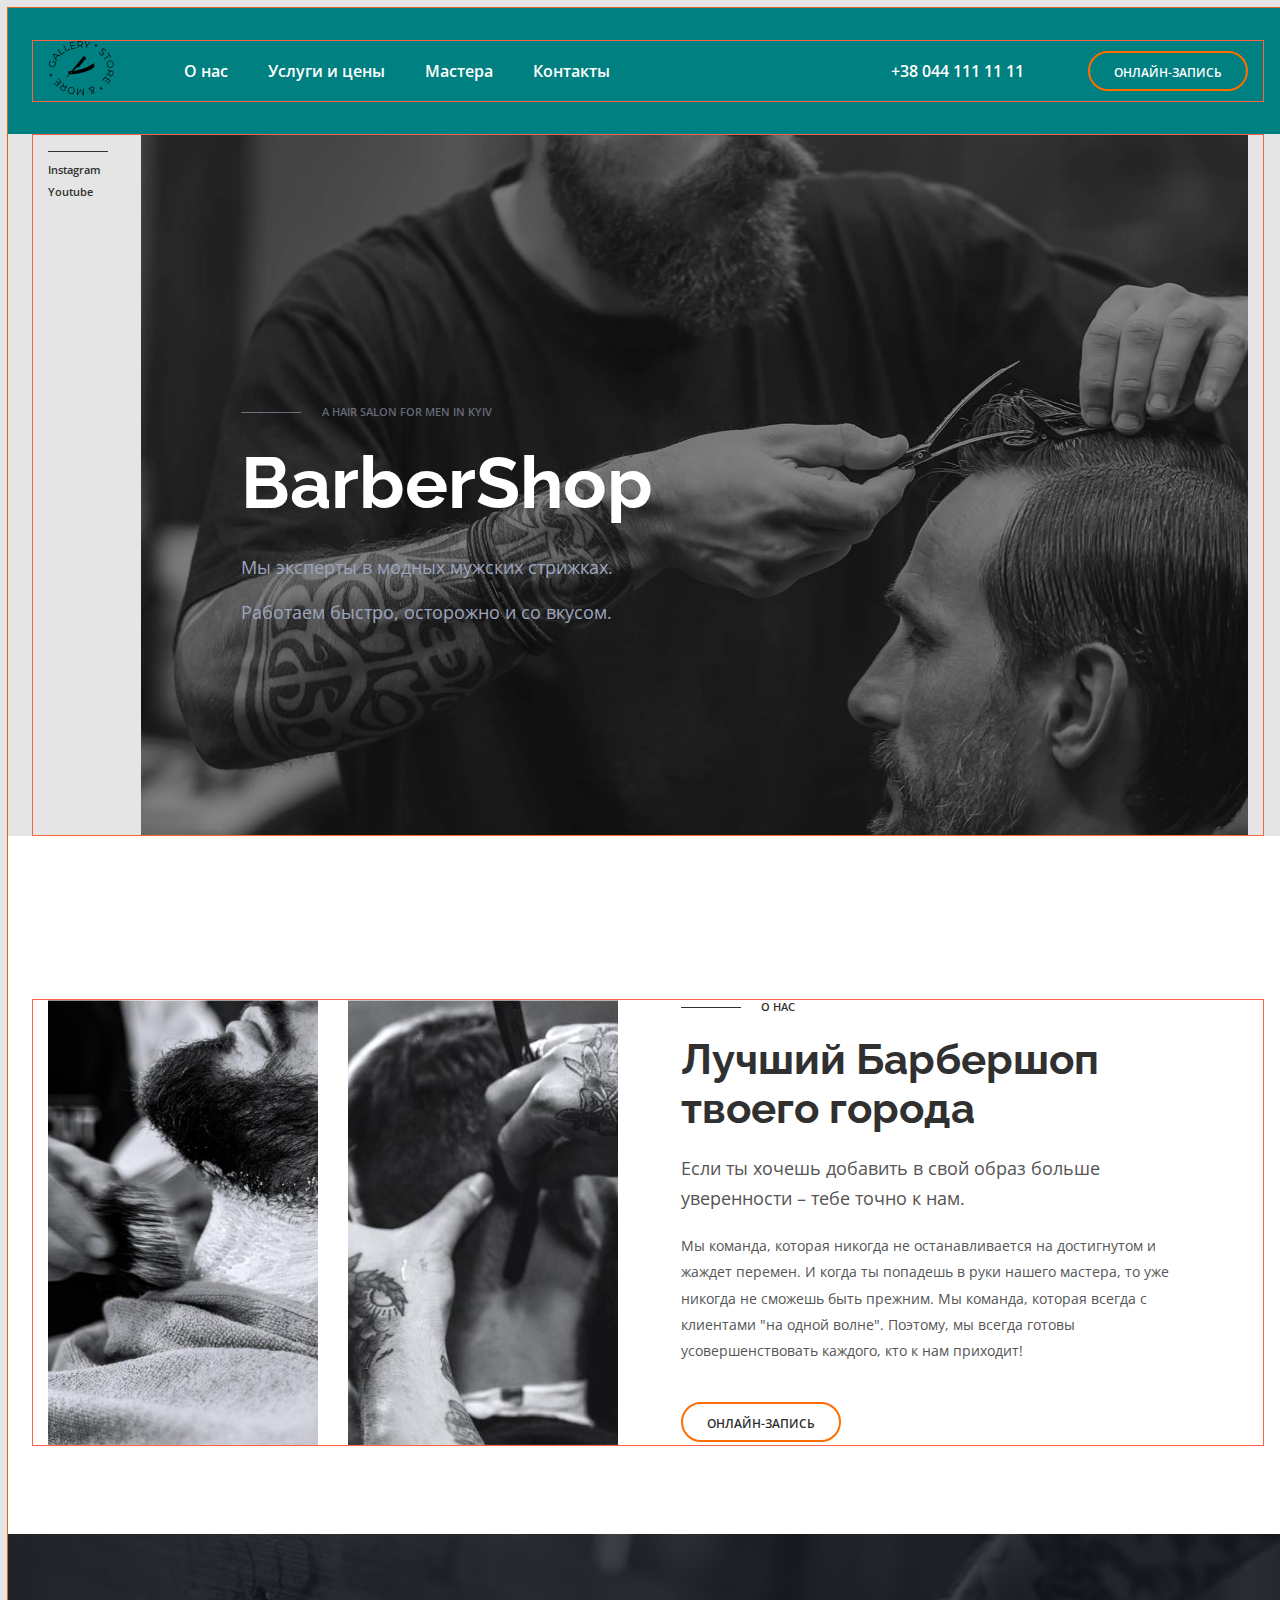
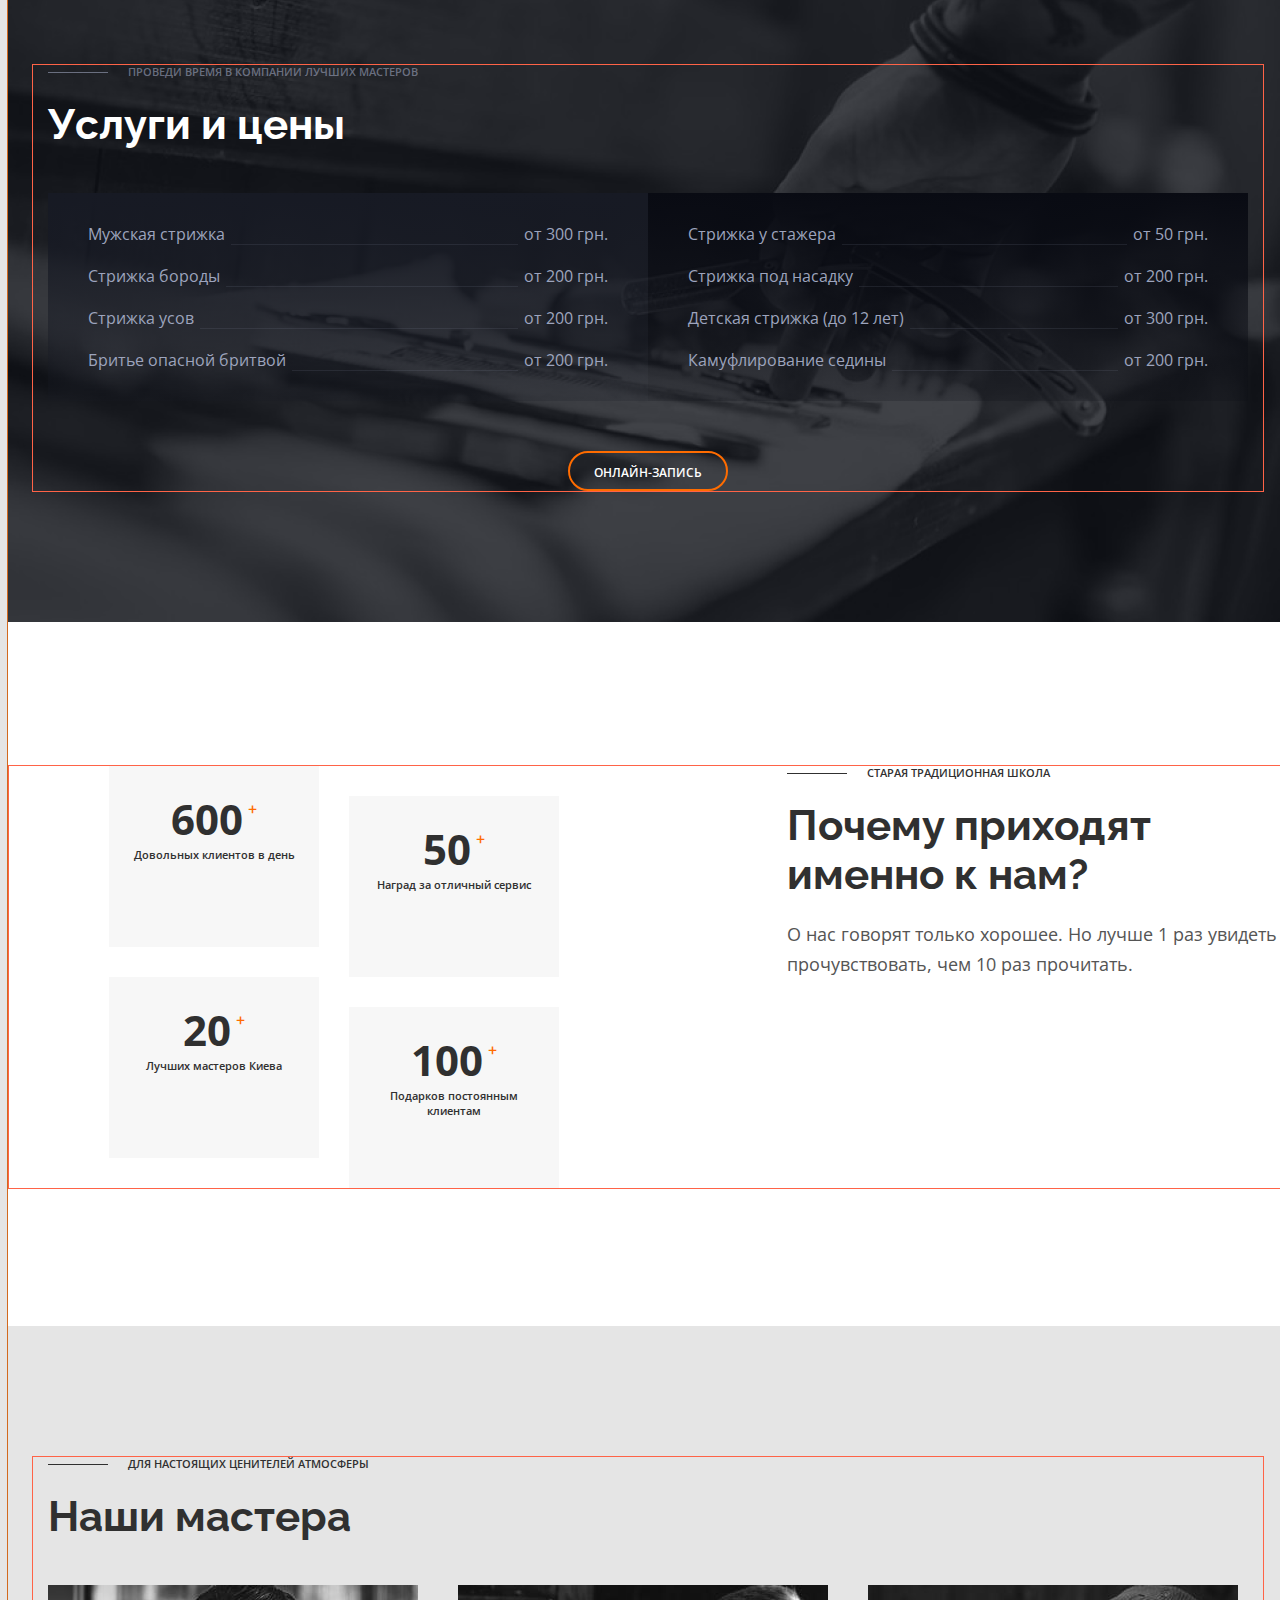
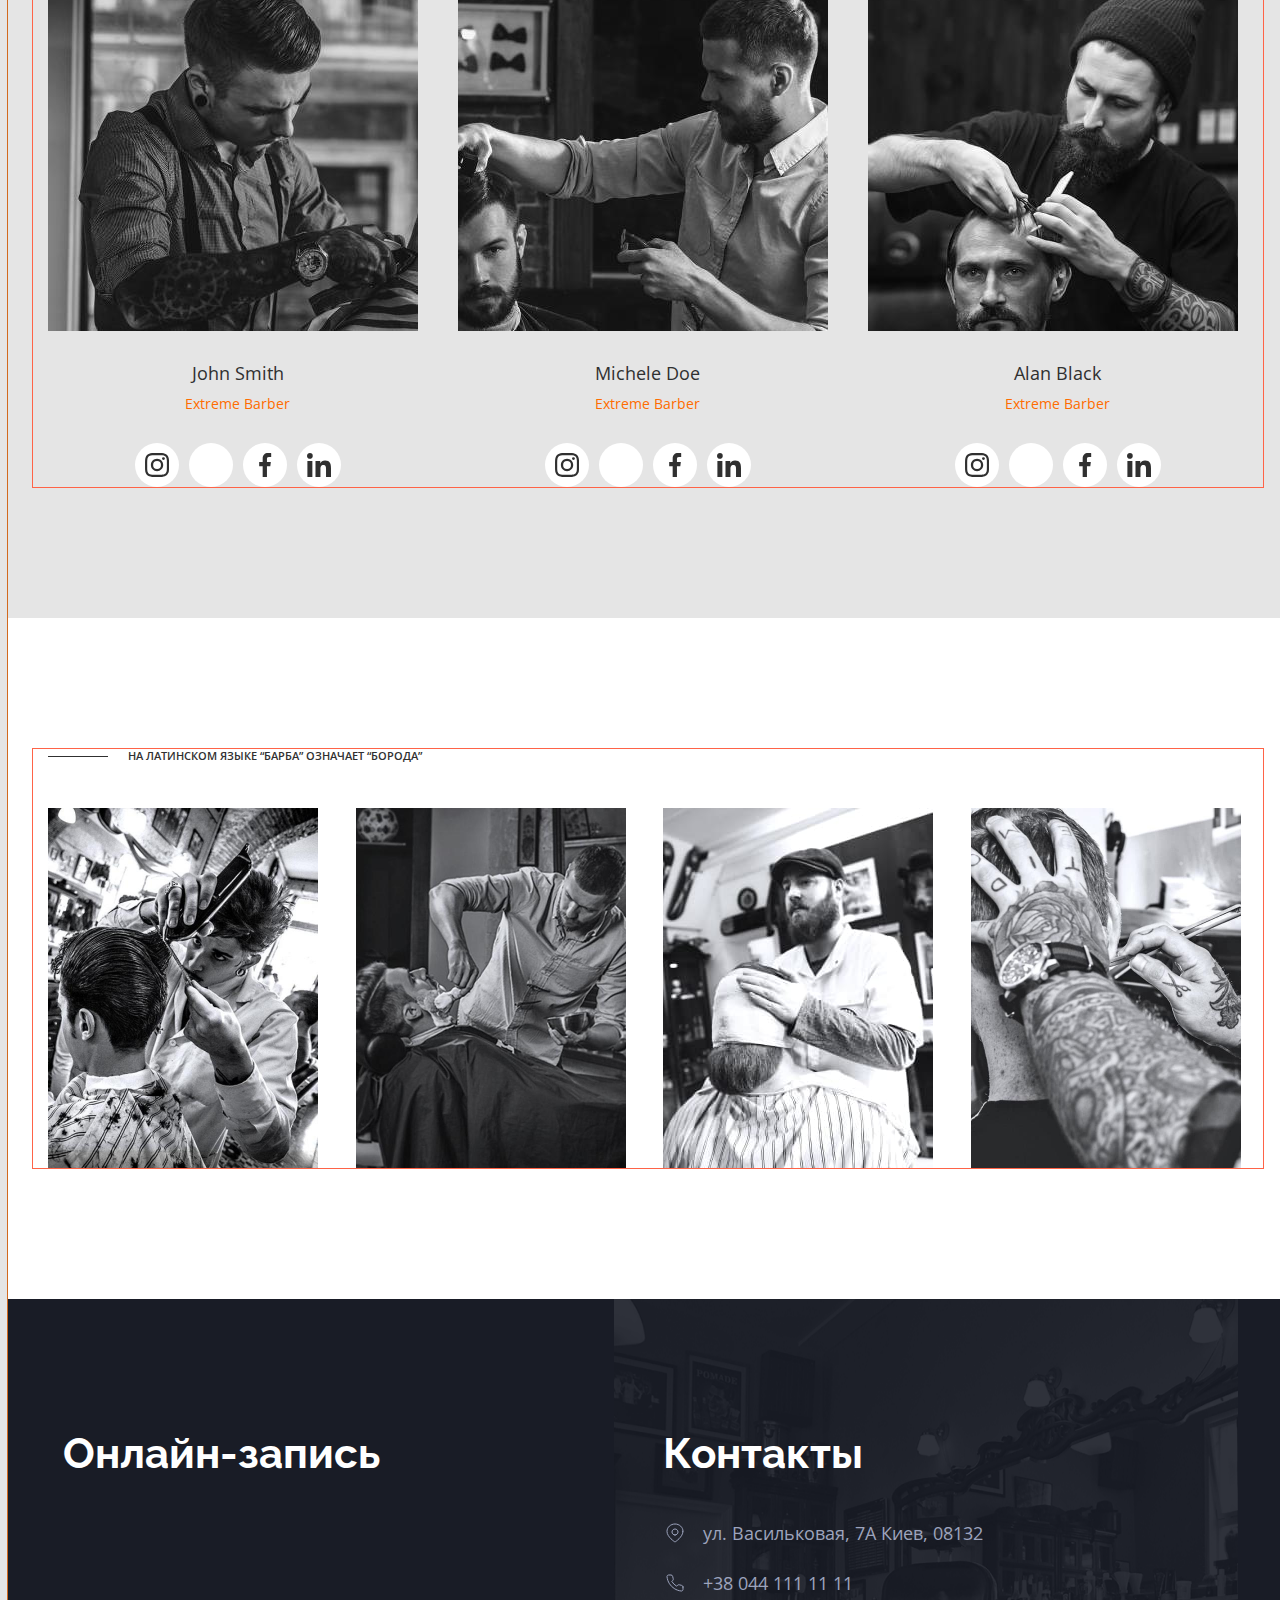
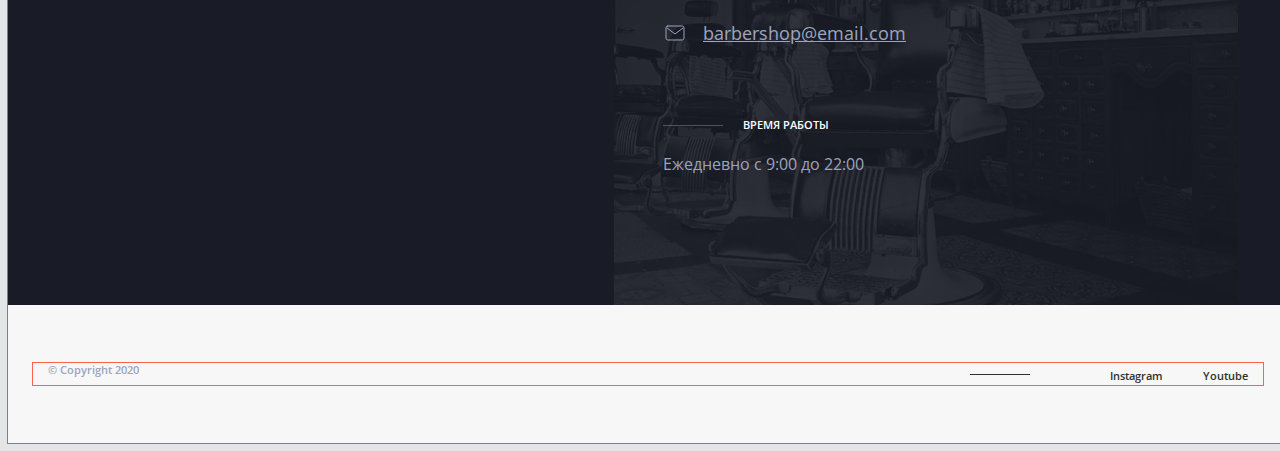
==== commit 5530cdaa: "add" ====
--- a/index.html
+++ b/index.html
@@ -24,7 +24,7 @@
     <div class="container header-box">
       <nav class="header-nav">
         <a href="" class="nav-link">
-          <svg class="logo" width="66" heigth="55">
+          <svg class="logo">
             <use href="./image/sprite.svg#icon-logo">
 
             </use>
@@ -75,7 +75,7 @@
             <img src="./image/about-1.jpg" alt="барбер бреет бороду" width="270" height="445" class="icon">
           </li>
           <li class="item">
-            <img src="./image/about-2.jpg" alt="барбер бреет затылок" width="270" height="445" class="icon">
+            <img src="./image/about-2.jpg" alt="барбер бреет затылок" width="270" height="445px" class="icon">
           </li>
         </ul>
 
@@ -355,7 +355,7 @@
             <ul class="addr-list list">
               <li class="item">
                 <a href="" target="_blank" rel="noopener noreferrer" class="link">
-                  <svg class="footer-svg" width="24" heigth="24">
+                  <svg class="footer-svg">
                     <use href="./image/sprite.svg#icon-map-pin" class="icon">
 
                     </use>
@@ -366,7 +366,7 @@
               </li>
               <li class="item">
                 <a href="tel:+380441111111" class="link">
-                  <svg class="footer-svg" width="24" heigth="24">
+                  <svg class="footer-svg">
                     <use href="./image/sprite.svg#icon-phone">
 
                     </use>
@@ -374,7 +374,7 @@
               </li>
               <li class="item">
                 <a href="barbershop@email.com" class="link underline">
-                  <svg class="footer-svg" width="24px" heigth="24px">
+                  <svg class="footer-svg">
                     <use href="./image/sprite.svg#icon-mail">
 
                     </use>
--- a/css/styles.css
+++ b/css/styles.css
@@ -60,7 +60,6 @@
 img {
   display: block;
   max-width: 100%;
-  height: auto;
 }
 
 .section-subtitle {
@@ -124,7 +123,8 @@
 }
 
 .logo {
-  height: 56px;
+  height: 55px;
+  width: 66px;
 }
 
 .nav-list {
@@ -437,18 +437,10 @@
   padding-top: 143px;
   padding-bottom: 137px;
 }
-.advantages-item:nth-child(odd) {
-  margin-right: 30px;
-}
-
-.advantages-item:nth-child(-n + 2) {
-  margin-bottom: 30px;
-}
 
 .advantages-item {
   width: 170px;
   height: 133px;
-
   padding: 24px 20px;
 
   text-align: center;
@@ -456,9 +448,16 @@
   background-color: #f7f7f7;
 }
 
+.advantages-item:nth-child(odd) {
+  margin-bottom: 30px;
+  margin-right: 30px;
+}
+
+.advantages-item:nth-child(even) {
+  margin-top: 30px;
+}
+
 .advantages-list .wrap {
-  /* display: flex; */
-
   font-weight: 700;
   font-size: 42px;
   line-height: 1.38;
@@ -559,19 +558,33 @@
 }
 
 .social-list .item {
-  display: flex;
-  justify-content: center;
-  align-items: center;
-
   width: 44px;
   height: 44px;
+}
+
+.social-list .link {
+  display: flex;
+  justify-content: center;
+  align-items: center;
+
+  width: 100%;
+  height: 100%;
+
   background-color: #fff;
+  color: var(--second-title-color);
   border-radius: 50%;
+}
+
+.social-list .link:hover,
+.social-list .link:focus {
+  background-color: var(--second-title-color);
+  color: var(--accent-color);
 }
 
 .social-svg {
   width: 24px;
   height: 24px;
+  fill: currentColor;
 }
 
 .social-list .item:not(:last-child) {
@@ -640,22 +653,16 @@
   margin-bottom: 40px;
 }
 
-.addr {
-  color: var(--second-text-color);
-  font-style: normal;
-}
-
-.addr .link {
-  color: currentColor;
-
-  font-style: normal;
-  font-size: 18px;
-  line-height: 1.67;
-}
-
 .addr-list {
   margin-bottom: 70px;
-}
+  font-style: normal;
+}
+
+.addr .subtitle {
+  color: #9da4bd;
+  font-style: normal;
+}
+
 .addr-list .item:not(:last-child) {
   margin-bottom: 20px;
 }
@@ -689,15 +696,29 @@
 .addr-list .link {
   display: flex;
   align-items: center;
+  color: #9da4bd;
+
+  font-style: normal;
+  font-size: 18px;
+  line-height: 1.67;
+}
+
+.addr-list .link:hover,
+.addr-list .link:focus {
+  color: var(--accent-color);
+}
+
+.addr-list .link:hover .footer-svg {
+  stroke: var(--accent-color);
 }
 
 .footer-svg {
-  display: flex;
-
   width: 24px;
   height: 24px;
 
   margin-right: 16px;
+  fill: transparent;
+  stroke: currentColor;
 }
 
 /*             footer */
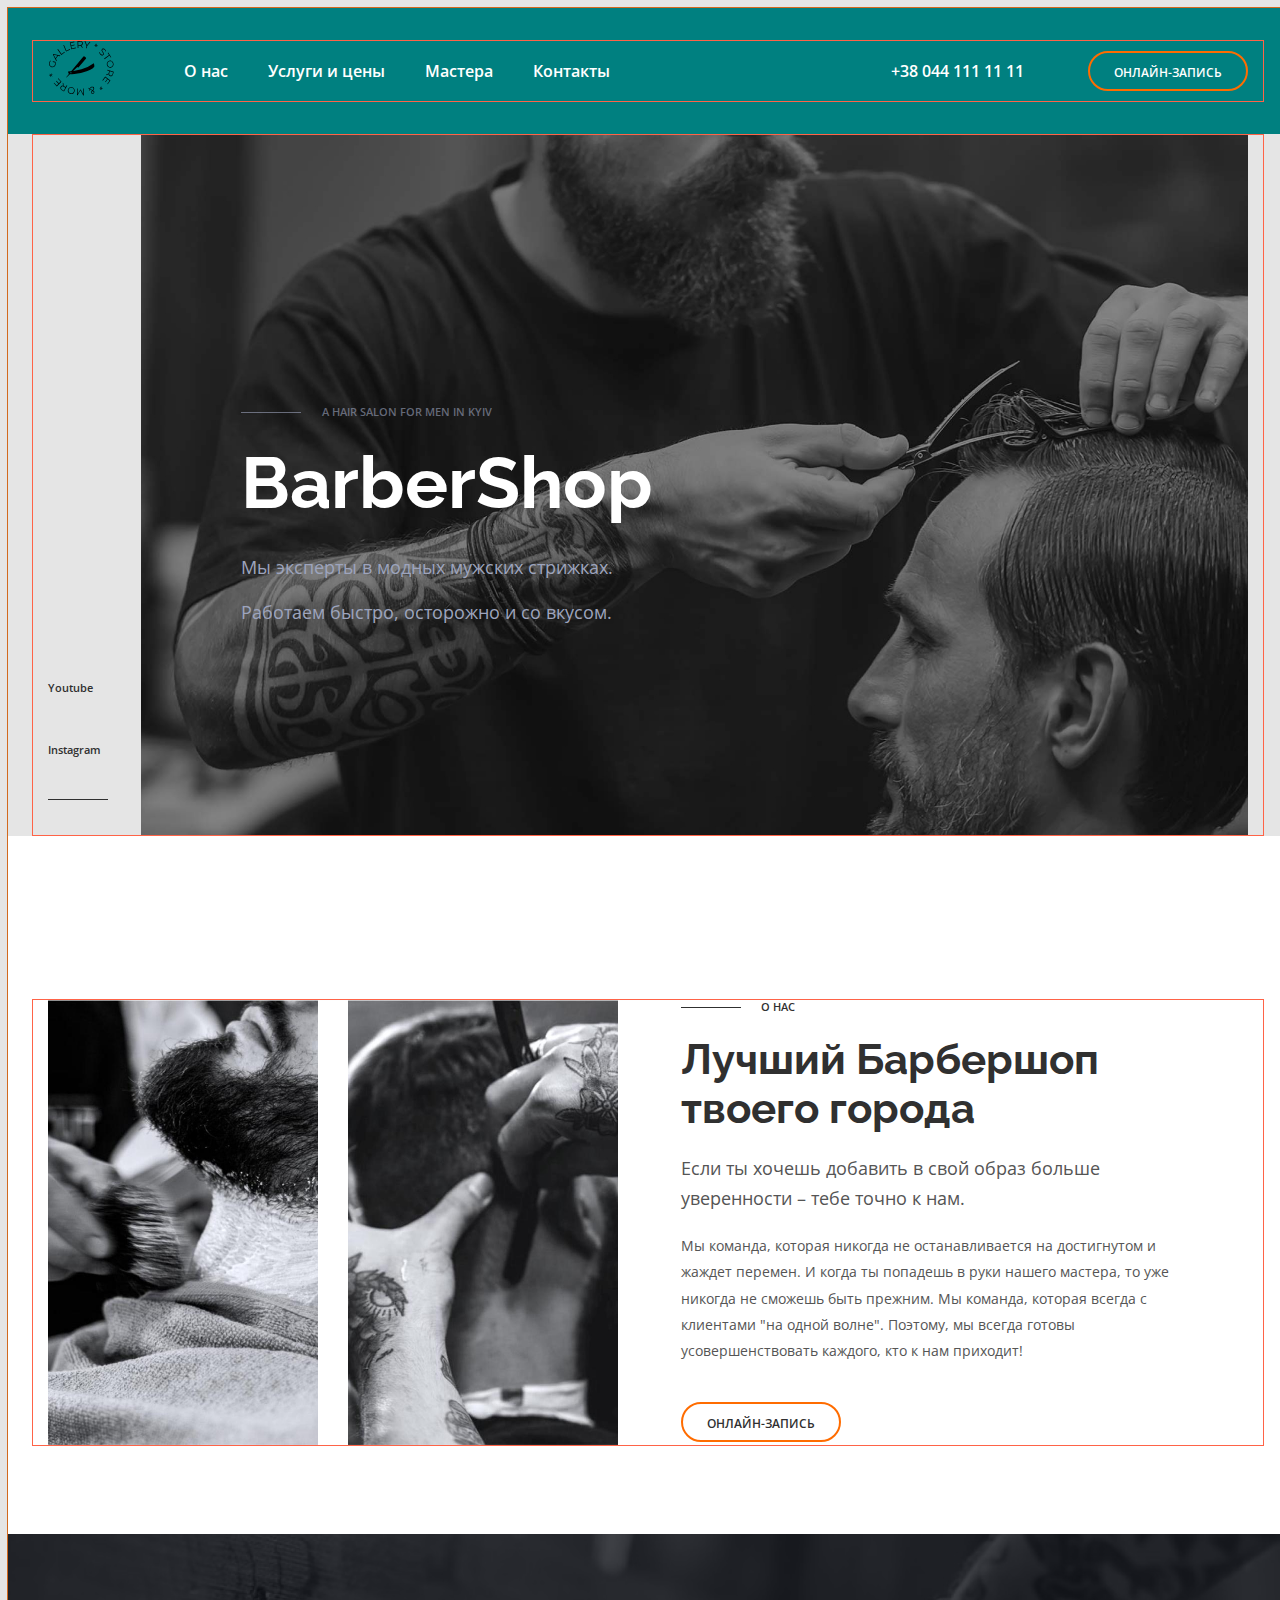
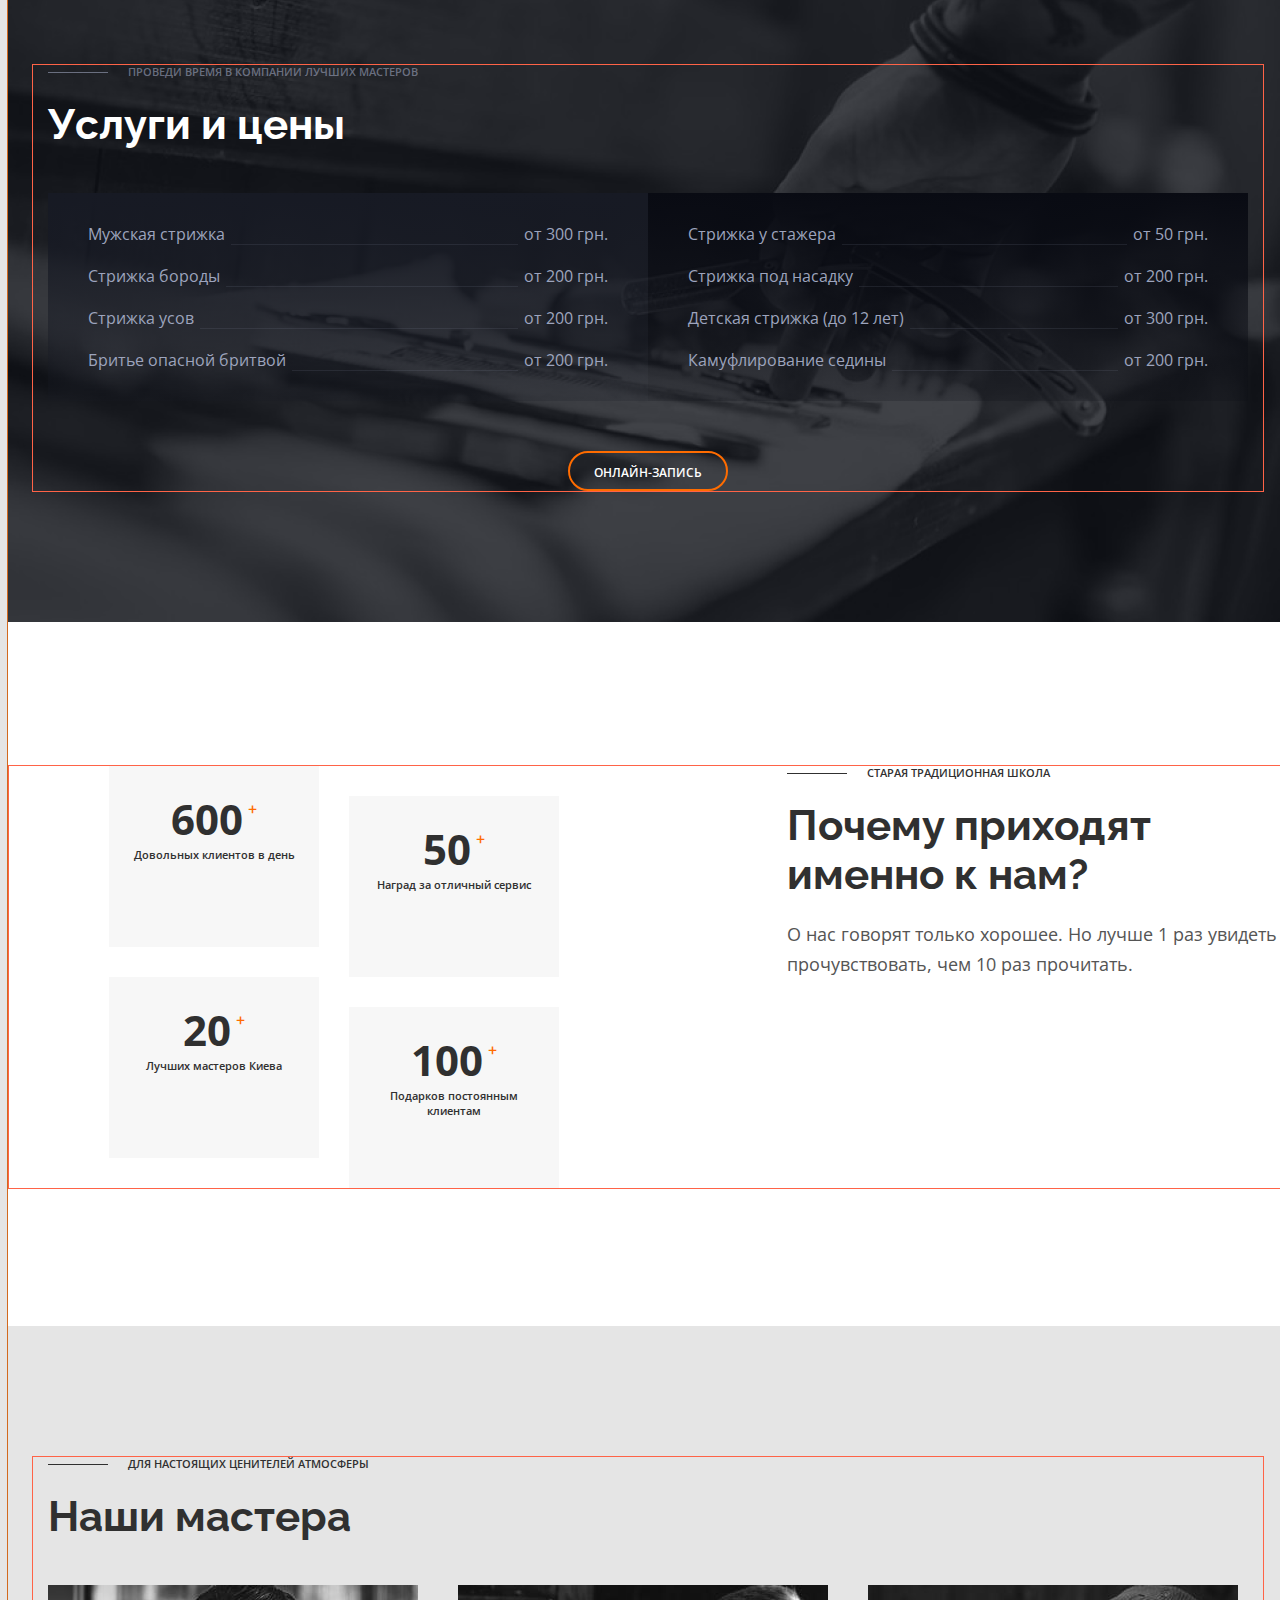
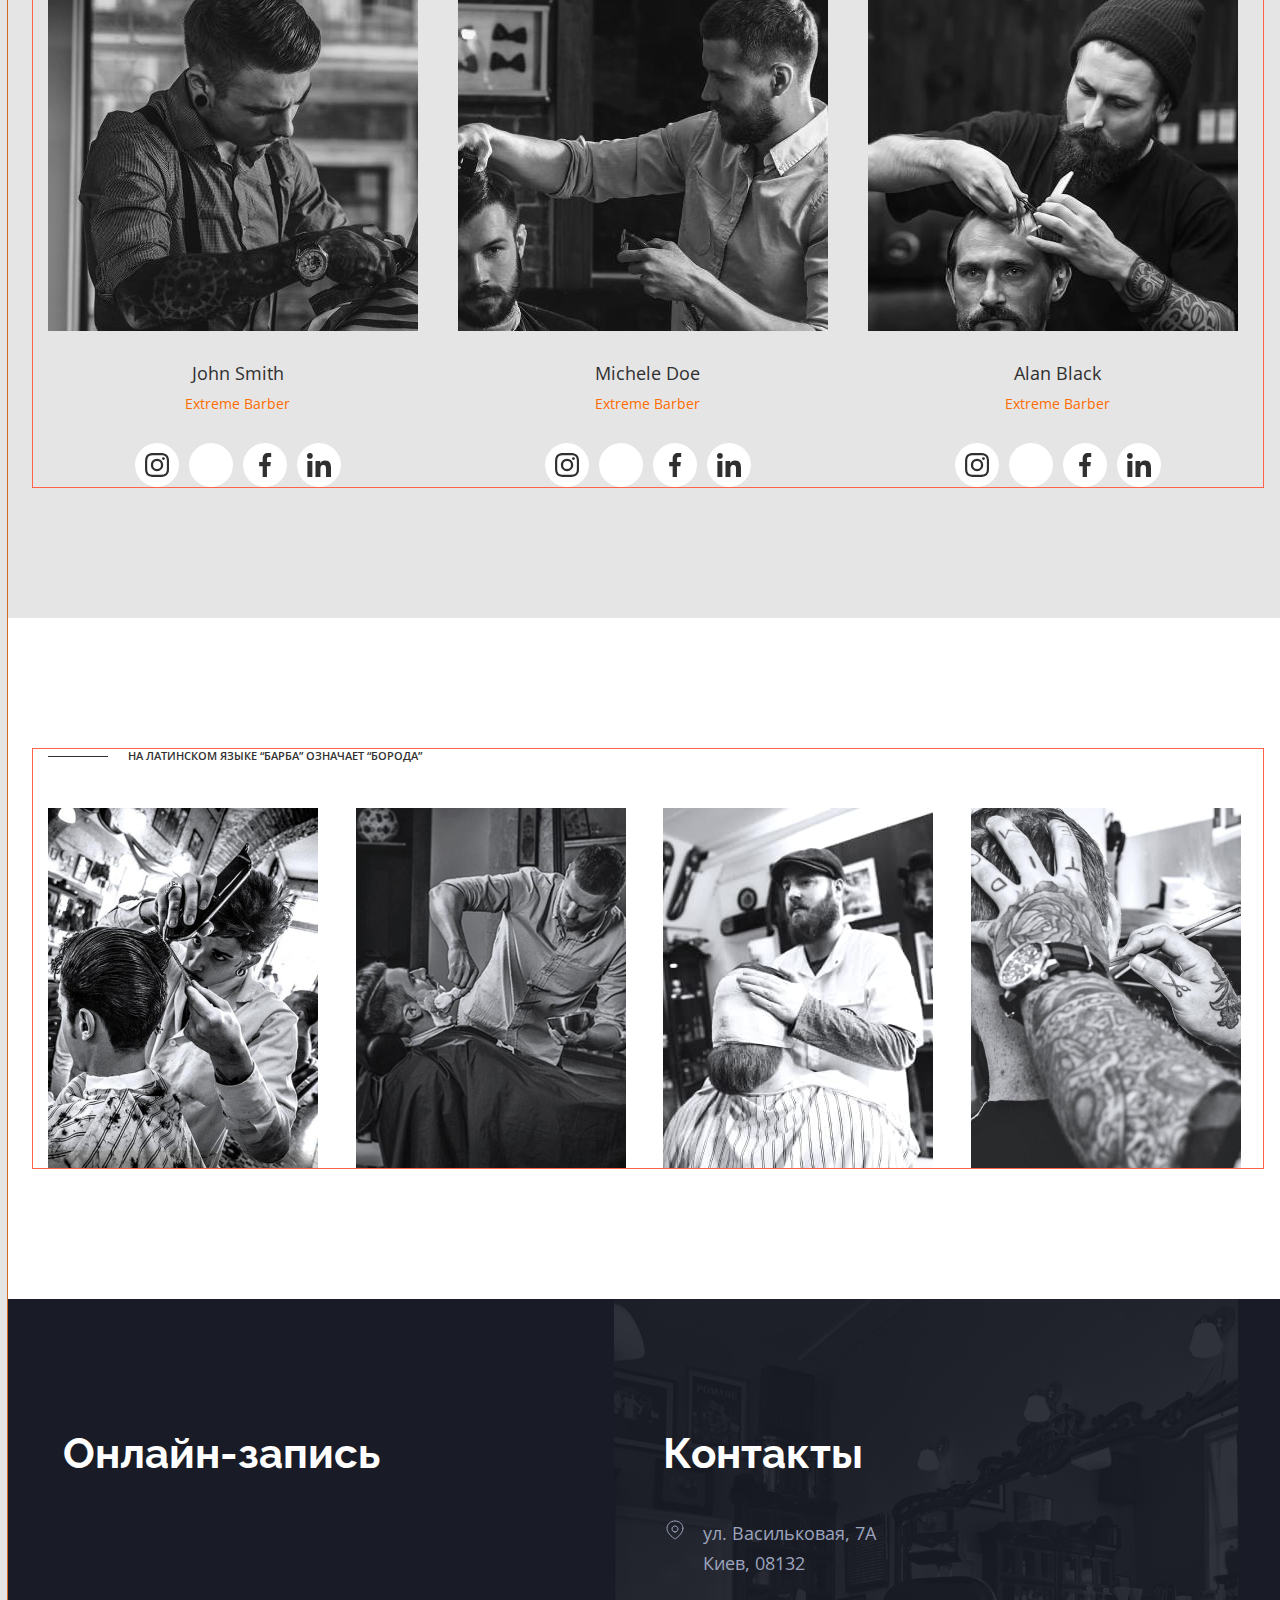
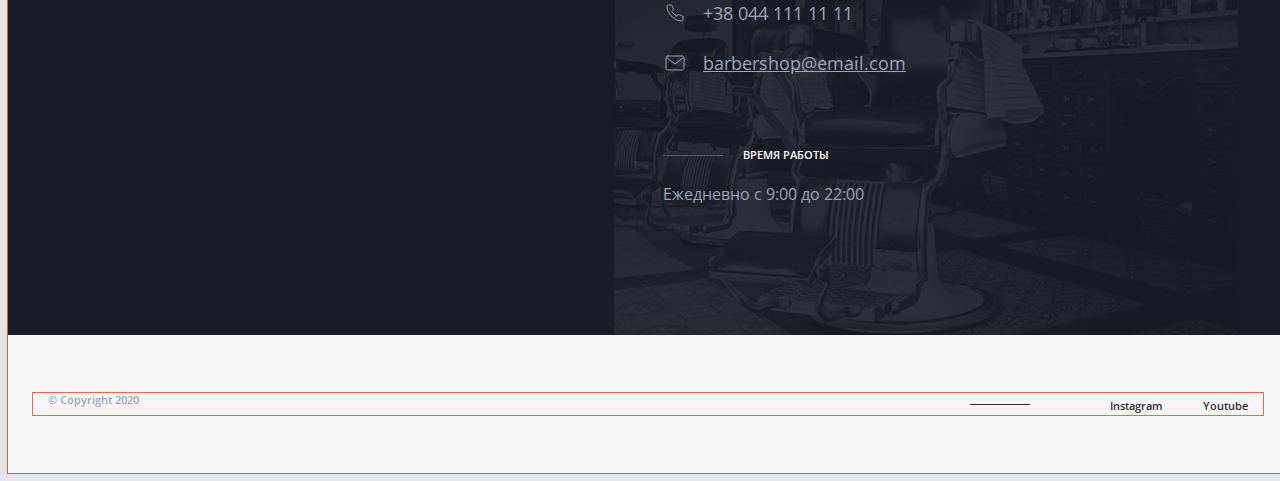
==== commit b87bbe54: "add styles" ====
--- a/index.html
+++ b/index.html
@@ -355,12 +355,12 @@
             <ul class="addr-list list">
               <li class="item">
                 <a href="" target="_blank" rel="noopener noreferrer" class="link">
-                  <svg class="footer-svg">
+                  <svg class="footer-svg baseline">
                     <use href="./image/sprite.svg#icon-map-pin" class="icon">
 
                     </use>
                   </svg>
-                  ул. Васильковая, 7А Киев, 08132
+                  ул. Васильковая, 7А<br> Киев, 08132
 
                 </a>
               </li>
--- a/css/styles.css
+++ b/css/styles.css
@@ -219,6 +219,13 @@
 
 .hero-list {
   width: 93px;
+  display: flex;
+  flex-direction: column-reverse;
+  margin-bottom: 35px;
+}
+
+.hero-list .item {
+  margin-bottom: 40px;
 }
 
 .hero-list .item:not(:last-child) {
@@ -708,10 +715,6 @@
   color: var(--accent-color);
 }
 
-.addr-list .link:hover .footer-svg {
-  stroke: var(--accent-color);
-}
-
 .footer-svg {
   width: 24px;
   height: 24px;
@@ -719,6 +722,10 @@
   margin-right: 16px;
   fill: transparent;
   stroke: currentColor;
+}
+
+.footer-svg.baseline {
+  align-self: baseline;
 }
 
 /*             footer */
